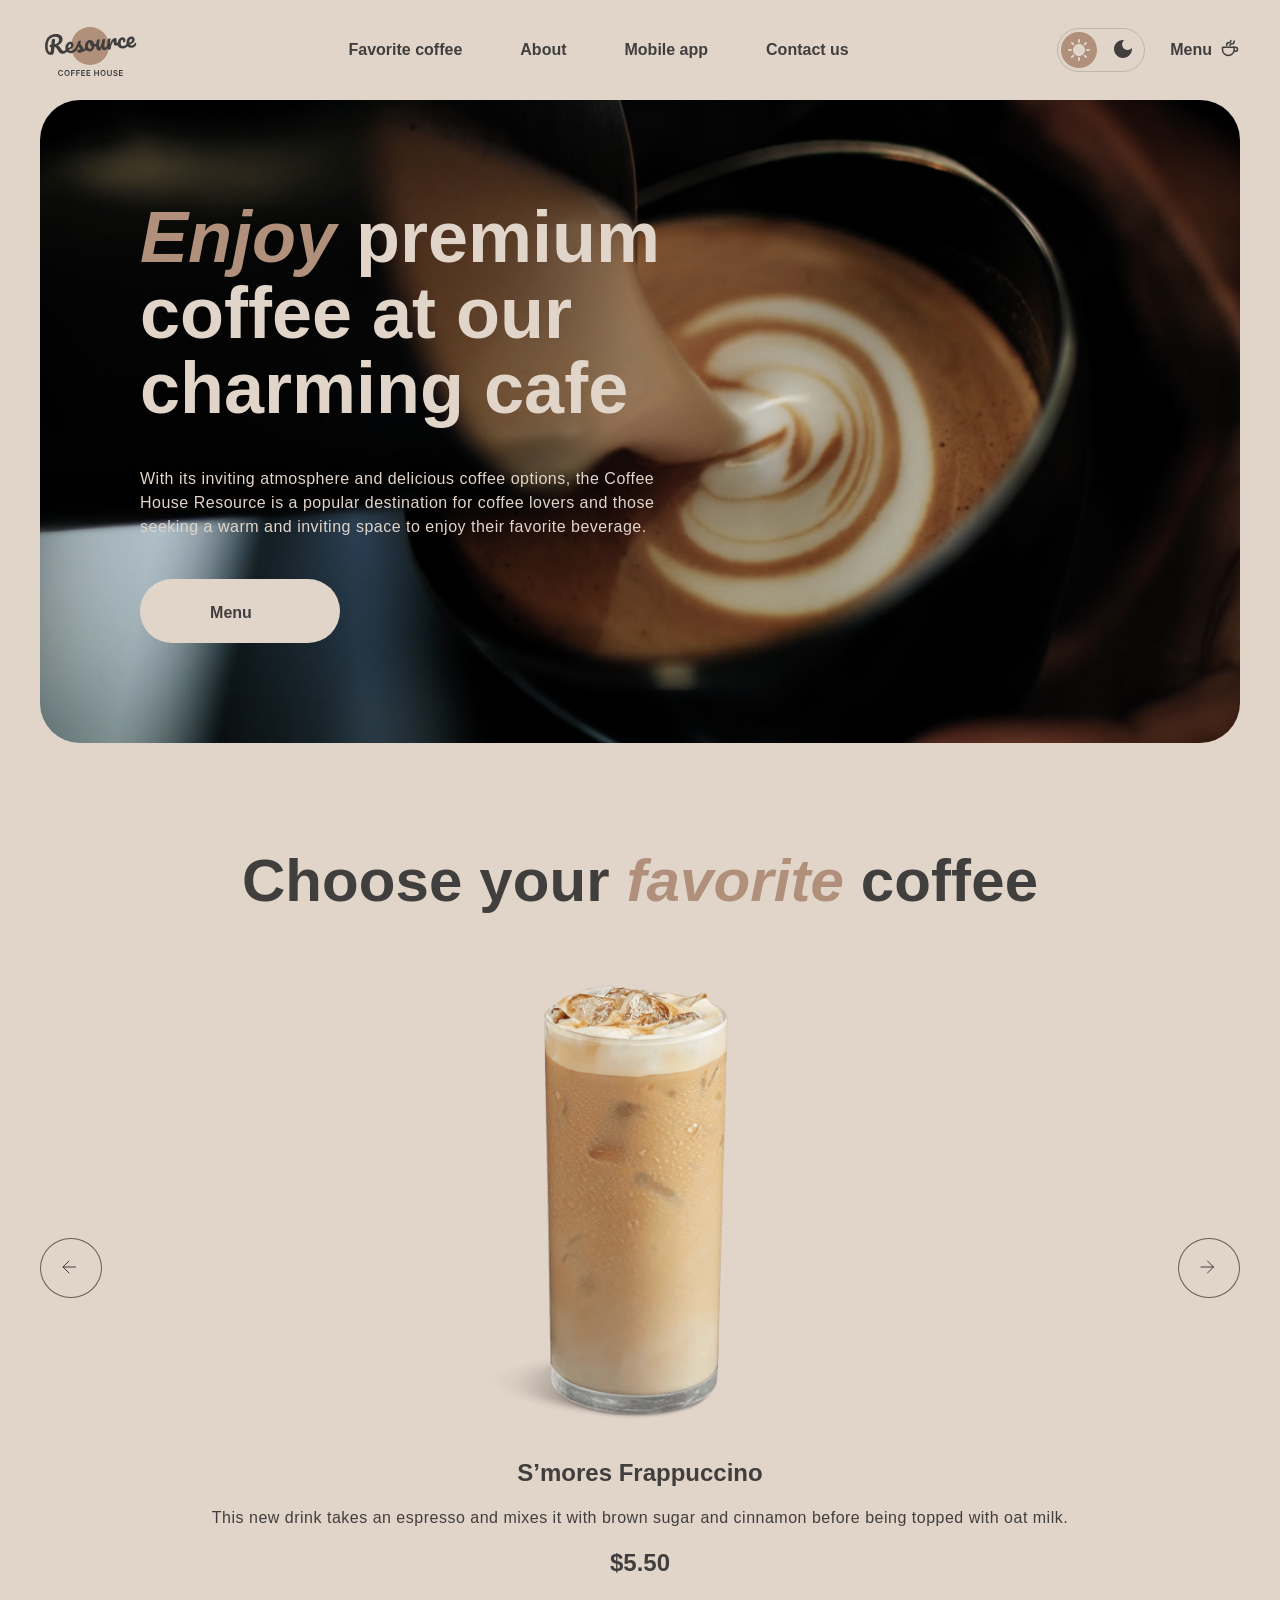
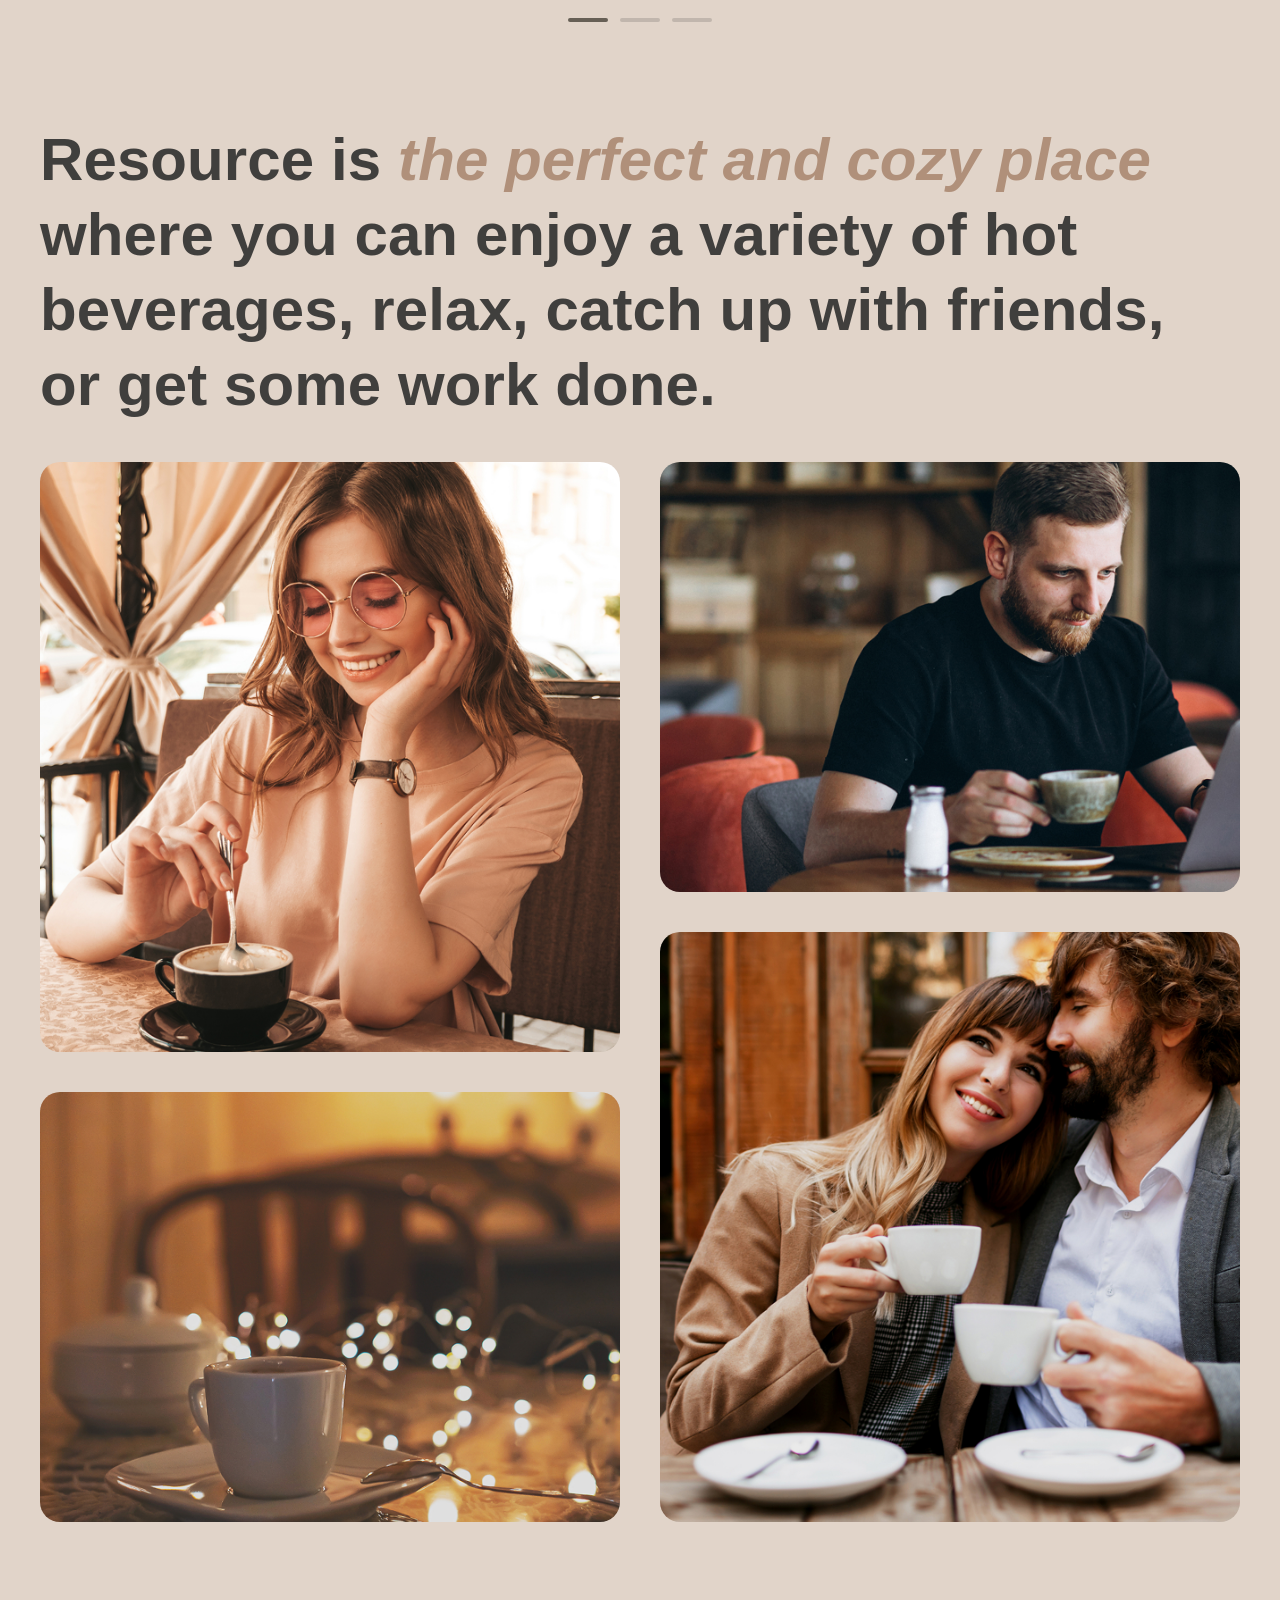
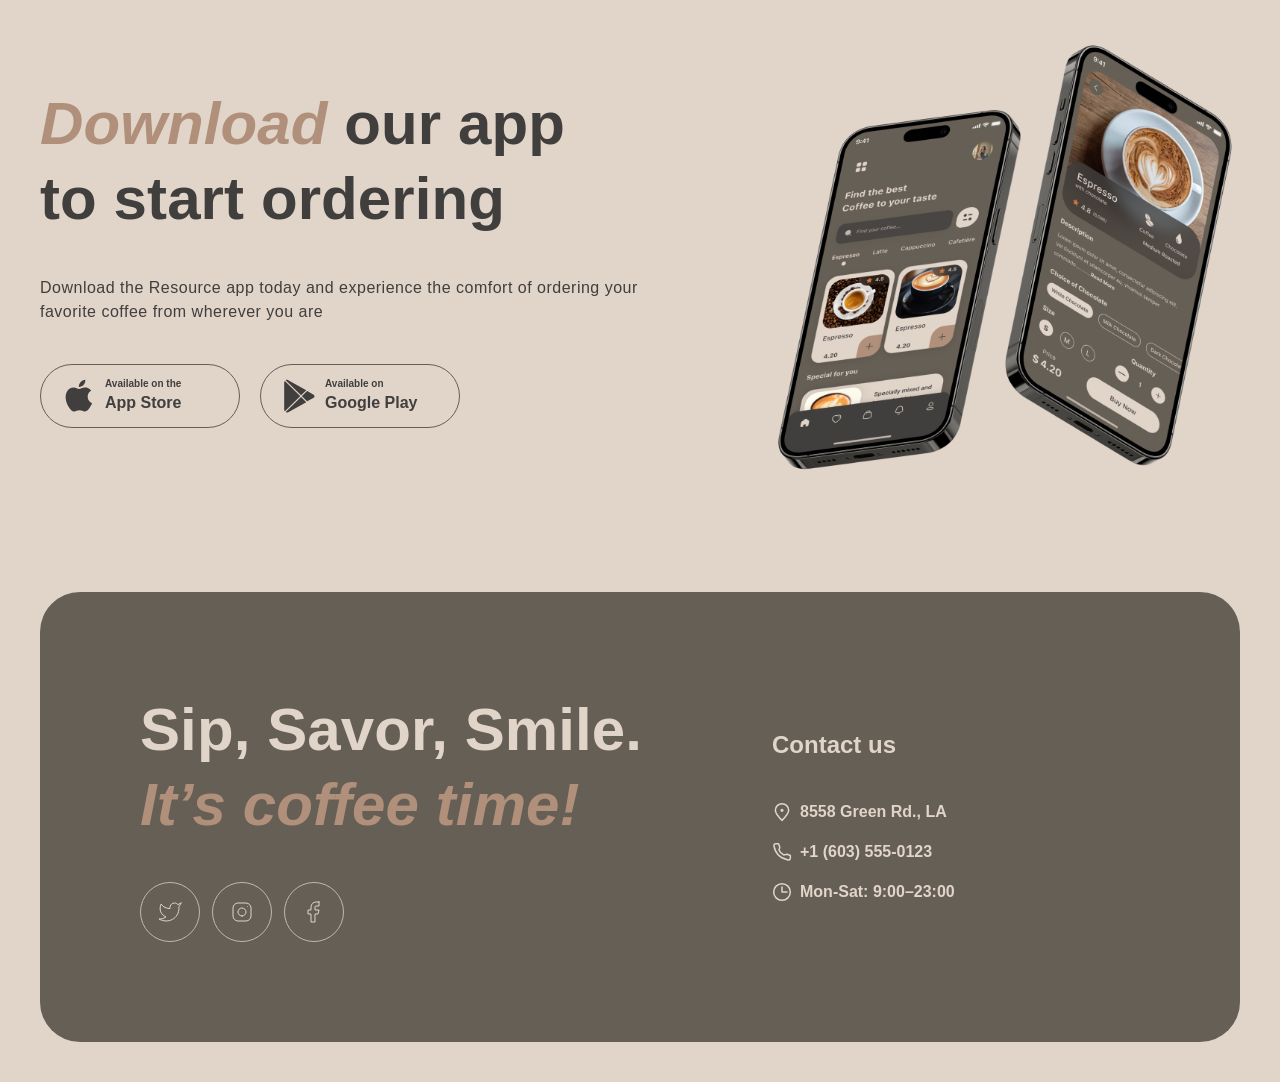
==== index.html @ a123d6d4 "style: add underlin when hover on the header links" ====
<!DOCTYPE html>
<html lang="en">
<head>
  <meta charset="UTF-8">
  <meta name="viewport" content="width=device-width, initial-scale=1.0">
  <title>Coffee House</title>
  <!-- <link rel="icon" type="image/png" sizes="32x32" href="./assets/svg/icon-active-hover.png"> -->
  <link rel="icon" type="image/svg+xml" href="./assets/svg/coffee-favicon.svg">
  <link rel="stylesheet" href="./css/fonts.css">
  <link rel="stylesheet" href="./css/normalize.css">
  <link rel="stylesheet" href="./css/settings.css">
  <link rel="stylesheet" href="./css/base.css">
  <link rel="stylesheet" href="./css/layouts.css">
  <link rel="stylesheet" href="./css/header.css">
  <link rel="stylesheet" href="./css/sections.css">
  <link rel="stylesheet" href="./css/footer.css">
</head>
<body class="body">
  <header class="header" id="header-placeholder">
    <div class="wrapper">
      <div class="header__menu">
        <div class="header__logo">
          <a href="index.html">
            <span class="title-resource">
              <svg width="93" height="23" viewBox="0 0 93 23" fill="none" xmlns="http://www.w3.org/2000/svg">
                <path d="M91.4304 9.72829C91.6376 9.71017 91.8054 9.79186 91.9337 9.97336C92.0779 10.1535 92.1647 10.4109 92.194 10.7456C92.2442 11.3194 92.1519 11.8254 91.9172 12.2635C91.5309 12.9879 90.9878 13.5735 90.2881 14.0202C89.6043 14.4655 88.7603 14.732 87.7562 14.8199C86.226 14.9538 84.9988 14.6034 84.0745 13.7688C83.1489 12.9182 82.6177 11.7119 82.4811 10.1499C82.3849 9.05008 82.5267 8.00976 82.9067 7.02891C83.2852 6.03212 83.8566 5.21924 84.6207 4.59025C85.4007 3.95987 86.3087 3.59935 87.3448 3.50871C88.2692 3.42783 89.0348 3.64192 89.6415 4.15098C90.2468 4.64411 90.5905 5.36087 90.6728 6.30128C90.769 7.40108 90.4535 8.38432 89.7263 9.251C89.0136 10.1003 87.7291 10.8391 85.8728 11.4673C86.3195 12.167 86.9971 12.4771 87.9056 12.3977C88.5591 12.3405 89.0798 12.1423 89.4678 11.8032C89.8716 11.4627 90.3211 10.9095 90.8162 10.1434C90.9866 9.88758 91.1913 9.74921 91.4304 9.72829ZM87.1433 5.88732C86.5536 5.93892 86.0815 6.32553 85.727 7.04717C85.3885 7.76742 85.2618 8.61368 85.3468 9.58597L85.351 9.63379C86.2719 9.32836 86.9838 8.9288 87.4867 8.43509C87.9896 7.94138 88.2152 7.39966 88.1636 6.80991C88.1371 6.50707 88.0285 6.27565 87.8379 6.11566C87.6617 5.93833 87.4302 5.86222 87.1433 5.88732Z" fill="currentColor"/>
                <path d="M79.0495 15.5817C77.4875 15.7183 76.2298 15.3867 75.2765 14.5867C74.3377 13.7694 73.8048 12.6356 73.6779 11.1851C73.565 9.89403 73.721 8.74004 74.146 7.72313C74.571 6.70622 75.1669 5.89921 75.9338 5.3021C76.7006 4.70499 77.5304 4.36739 78.423 4.2893C79.2996 4.2126 80 4.41633 80.5242 4.90048C81.063 5.36731 81.3679 6.00716 81.439 6.82006C81.4976 7.4895 81.3957 8.06859 81.1333 8.55732C80.8868 9.04465 80.5245 9.30924 80.0463 9.35107C79.7435 9.37757 79.4901 9.32746 79.2863 9.20074C79.0984 9.07263 78.9933 8.88106 78.971 8.62603C78.9613 8.51446 78.966 8.38555 78.9854 8.23931C79.0047 8.09307 79.0195 7.98737 79.0299 7.92222C79.0887 7.67616 79.109 7.44953 79.0909 7.24232C79.0727 7.03511 79.003 6.8806 78.8817 6.77879C78.7763 6.67558 78.628 6.63235 78.4367 6.64908C78.0701 6.68115 77.742 6.8785 77.4525 7.24111C77.1616 7.58778 76.945 8.04841 76.8025 8.62302C76.66 9.19762 76.6181 9.81965 76.6767 10.4891C76.8384 12.338 77.7242 13.1921 79.3341 13.0512C79.9876 12.9941 80.6701 12.7175 81.3816 12.2216C82.1076 11.7084 82.7989 10.9814 83.4554 10.0406C83.6271 9.8007 83.8325 9.6703 84.0716 9.64938C84.2788 9.63125 84.4466 9.71294 84.5749 9.89445C84.7191 10.0746 84.8059 10.332 84.8352 10.6667C84.8882 11.2724 84.78 11.7797 84.5106 12.1888C83.8424 13.1788 83.0045 13.9748 81.9972 14.5769C81.0044 15.1617 80.0218 15.4966 79.0495 15.5817Z" fill="currentColor"/>
                <path d="M65.3009 16.7846C64.6952 16.8376 64.237 16.5565 63.9262 15.9412C63.6313 15.3246 63.4225 14.3149 63.2998 12.9123C63.1185 10.8402 63.2412 8.84593 63.6678 6.92946C63.7708 6.45468 63.9726 6.09973 64.2733 5.86464C64.5885 5.6122 65.0409 5.46019 65.6307 5.40859C65.9495 5.3807 66.1761 5.40103 66.3106 5.46957C66.4451 5.53811 66.5221 5.68395 66.5416 5.9071C66.5639 6.16212 66.4946 6.74639 66.3336 7.6599C66.23 8.31141 66.1513 8.88043 66.0975 9.36697C66.0437 9.85351 66.0156 10.4502 66.0132 11.1571C66.4192 9.74035 66.9114 8.57302 67.4896 7.65513C68.0678 6.73724 68.6516 6.06781 69.2412 5.64682C69.8467 5.22444 70.4124 4.99025 70.9384 4.94423C71.9745 4.85359 72.5378 5.32629 72.6284 6.36233C72.6466 6.56954 72.6188 7.07789 72.545 7.8874C72.4733 8.53612 72.4444 8.94018 72.4584 9.09957C72.5072 9.65744 72.7308 9.91894 73.1293 9.88408C73.5756 9.84503 74.1187 9.44417 74.7587 8.68149C74.9478 8.45615 75.1539 8.33372 75.377 8.3142C75.5842 8.29607 75.752 8.37776 75.8803 8.55927C76.0231 8.72344 76.1078 8.95695 76.1343 9.2598C76.1859 9.84954 76.067 10.3257 75.7775 10.6883C75.3716 11.1896 74.8805 11.6341 74.3041 12.0218C73.7422 12.3922 73.1266 12.6067 72.4571 12.6652C71.6124 12.7392 70.948 12.5805 70.464 12.1891C69.996 11.7964 69.73 11.2335 69.6658 10.5003C69.6449 10.2612 69.6479 10.02 69.6748 9.77675C69.6788 9.45518 69.6759 9.2386 69.6661 9.12703C69.6438 8.872 69.545 8.75216 69.3697 8.7675C69.1306 8.78842 68.8355 9.08727 68.4844 9.66406C68.1479 10.2235 67.8267 10.9583 67.5209 11.8684C67.2151 12.7786 66.9851 13.7302 66.8311 14.7234C66.7213 15.4879 66.5587 16.0161 66.3433 16.308C66.1425 16.5825 65.795 16.7414 65.3009 16.7846Z" fill="currentColor"/>
                <path d="M54.9981 17.6858C54.2808 17.7486 53.6625 17.4734 53.1431 16.8603C52.6382 16.2299 52.3426 15.4206 52.2561 14.4324C52.1515 13.237 52.1357 12.1382 52.2086 11.136C52.2802 10.1179 52.4504 9.03494 52.7194 7.88712C52.837 7.39501 53.0301 7.03279 53.2989 6.80048C53.5677 6.56817 54.0129 6.42483 54.6345 6.37044C54.9852 6.33976 55.2292 6.37463 55.3664 6.47505C55.5196 6.57407 55.606 6.73516 55.6255 6.95831C55.6367 7.08582 55.5867 7.52385 55.4755 8.27238C55.3677 8.87608 55.2869 9.42119 55.2331 9.90773C55.0607 11.6092 54.999 12.7389 55.0478 13.2968C55.0771 13.6315 55.1378 13.8671 55.2301 14.0036C55.3209 14.1241 55.454 14.1767 55.6293 14.1614C55.8684 14.1405 56.1424 13.8756 56.4512 13.3667C56.776 12.8565 57.0951 12.0978 57.4085 11.0906C57.7378 10.0821 58.0317 8.8518 58.2902 7.39975C58.3758 6.91042 58.5371 6.551 58.774 6.32148C59.0269 6.09056 59.4163 5.95209 59.9423 5.90608C60.3089 5.874 60.5681 5.89951 60.7199 5.98259C60.8703 6.04974 60.956 6.20285 60.9769 6.44194C61.0118 6.84042 60.908 7.94968 60.6657 9.76972C60.3979 11.849 60.285 13.1277 60.3268 13.6059C60.3533 13.9087 60.438 14.1422 60.5808 14.3064C60.7223 14.4546 60.8966 14.5197 61.1038 14.5015C61.4226 14.4737 61.7804 14.2496 62.1773 13.8294C62.5888 13.3919 63.1227 12.7027 63.7792 11.7619C63.951 11.5221 64.1564 11.3917 64.3955 11.3707C64.6027 11.3526 64.7704 11.4343 64.8987 11.6158C65.043 11.7959 65.1298 12.0533 65.159 12.3881C65.2148 13.0256 65.1066 13.533 64.8345 13.9101C64.223 14.8149 63.5425 15.5731 62.7929 16.1847C62.0593 16.795 61.1905 17.1441 60.1863 17.2319C59.4212 17.2988 58.8296 17.0535 58.4114 16.4958C58.0091 15.9367 57.7613 15.1232 57.6679 14.0553C57.4917 15.1629 57.1585 16.0352 56.6681 16.6724C56.1764 17.2936 55.6197 17.6314 54.9981 17.6858Z" fill="currentColor"/>
                <path d="M53.3125 10.3166C53.5197 10.2985 53.6882 10.3881 53.8179 10.5856C53.9476 10.783 54.0264 11.0411 54.0543 11.3599C54.1212 12.125 53.9298 12.5995 53.4801 12.7834C52.5531 13.2017 51.5178 13.4851 50.3744 13.6333C50.1887 14.9987 49.6851 16.1268 48.8636 17.0178C48.0408 17.8929 47.0635 18.3799 45.9318 18.4789C44.9755 18.5626 44.1344 18.4033 43.4086 18.001C42.6987 17.5973 42.1349 17.0283 41.7173 16.2939C41.2998 15.5595 41.0519 14.746 40.9738 13.8534C40.8678 12.6421 41.0048 11.5459 41.3848 10.5651C41.7633 9.56831 42.3361 8.77136 43.1029 8.17425C43.8684 7.5612 44.7453 7.21145 45.7335 7.12499C46.9449 7.01901 47.9541 7.35633 48.7612 8.13696C49.5829 8.90025 50.1111 9.88997 50.346 11.1061C51.091 10.9928 51.9696 10.7553 52.982 10.3937C53.1067 10.3506 53.2169 10.3249 53.3125 10.3166ZM45.9014 15.9279C46.4114 15.8832 46.8316 15.6377 47.162 15.1912C47.5082 14.7433 47.711 14.1233 47.7702 13.3311C47.2468 13.0396 46.8259 12.6348 46.5075 12.1165C46.2051 11.5969 46.0273 11.0343 45.9743 10.4286C45.952 10.1735 45.9536 9.91643 45.9791 9.65722L45.8596 9.66767C45.222 9.72345 44.7153 10.081 44.3393 10.7403C43.9779 11.3822 43.846 12.261 43.9436 13.3768C44.0203 14.2534 44.2462 14.9082 44.6214 15.3412C45.0125 15.7727 45.4391 15.9683 45.9014 15.9279Z" fill="currentColor"/>
                <path d="M36.0623 19.8725C35.2334 19.945 34.5791 19.8095 34.0994 19.466C33.6355 19.1211 33.3827 18.7096 33.3409 18.2314C33.3046 17.817 33.4247 17.4451 33.701 17.1158C33.9774 16.7864 34.4104 16.596 35.0001 16.5444C35.2074 16.5262 35.4485 16.5292 35.7237 16.5533C36.0134 16.5601 36.2306 16.5652 36.3755 16.5686C36.3233 16.1556 36.1935 15.7734 35.9861 15.4222C35.7946 15.0695 35.5567 14.737 35.2724 14.4246C34.9867 14.0962 34.7211 13.8143 34.4757 13.5788C34.0638 14.5624 33.6381 15.3867 33.1983 16.0515C32.7745 16.715 32.3002 17.3507 31.7752 17.9588C31.5133 18.2708 31.2231 18.4408 30.9043 18.4687C30.6492 18.491 30.4344 18.4214 30.2596 18.2601C30.0835 18.0827 29.9836 17.8586 29.9599 17.5876C29.932 17.2688 30.0178 16.9642 30.2172 16.6737L30.4946 16.264C31.2764 15.1034 31.8598 14.153 32.2447 13.4126C32.4752 12.9267 32.7403 12.2851 33.04 11.488C33.3383 10.6749 33.6265 9.83857 33.9046 8.97905C34.1461 8.25124 34.745 7.84549 35.7014 7.76182C36.1477 7.72278 36.462 7.73543 36.6443 7.79979C36.8266 7.86415 36.9254 7.98399 36.9407 8.15932C36.9491 8.25495 36.9305 8.40916 36.8848 8.62195C36.8392 8.83474 36.7697 9.04962 36.6762 9.26659C36.4395 9.86549 36.3386 10.3642 36.3735 10.7627C36.3944 11.0018 36.4971 11.2578 36.6816 11.5307C36.882 11.8023 37.1764 12.1379 37.5647 12.5376C38.1333 13.1624 38.5661 13.7028 38.8629 14.1586C39.1743 14.5971 39.3544 15.0953 39.4032 15.6532C39.4172 15.8126 39.4208 16.0371 39.414 16.3268C40.1685 15.9557 41.0146 15.0706 41.9522 13.6715C42.124 13.4316 42.3294 13.3012 42.5685 13.2803C42.7757 13.2622 42.9434 13.3439 43.0717 13.5254C43.216 13.7055 43.3028 13.9629 43.332 14.2976C43.385 14.9033 43.2768 15.4107 43.0075 15.8197C42.297 16.8777 41.5912 17.622 40.89 18.0528C40.2034 18.4662 39.3276 18.7355 38.2625 18.8608C37.6723 19.4586 36.9389 19.7958 36.0623 19.8725Z" fill="currentColor"/>
                <path d="M32.3681 14.1727C32.5753 14.1545 32.743 14.2362 32.8714 14.4177C33.0156 14.5978 33.1024 14.8553 33.1317 15.19C33.1874 15.8276 33.0792 16.3349 32.8071 16.7121C32.2801 17.4809 31.5011 18.2156 30.4703 18.9161C29.4553 19.6152 28.3342 20.0185 27.1069 20.1259C25.4333 20.2723 24.0945 19.9317 23.0906 19.104C22.0866 18.2764 21.5156 17.0736 21.3776 15.4956C21.2813 14.3958 21.4232 13.3555 21.8032 12.3746C22.1817 11.3778 22.7531 10.5649 23.5171 9.93595C24.2972 9.30557 25.2052 8.94506 26.2413 8.85442C27.1657 8.77354 27.9313 8.98763 28.538 9.49669C29.1432 9.98981 29.487 10.7066 29.5693 11.647C29.6655 12.7468 29.35 13.73 28.6228 14.5967C27.9101 15.446 26.6336 16.1841 24.7932 16.8109C25.2558 17.5092 26.045 17.8096 27.1607 17.712C27.878 17.6492 28.6693 17.3311 29.5346 16.7575C30.4144 16.1665 31.1535 15.4353 31.7518 14.5639C31.9236 14.324 32.129 14.1936 32.3681 14.1727ZM26.0398 11.233C25.45 11.2846 24.9779 11.6712 24.6235 12.3929C24.285 13.1131 24.1583 13.9594 24.2433 14.9317L24.2475 14.9795C25.1684 14.6741 25.8803 14.2745 26.3832 13.7808C26.886 13.2871 27.1117 12.7454 27.0601 12.1556C27.0336 11.8528 26.925 11.6214 26.7343 11.4614C26.5582 11.284 26.3267 11.2079 26.0398 11.233Z" fill="currentColor"/>
                <path d="M23.4426 14.9538C23.6498 14.9356 23.8176 15.0173 23.9459 15.1988C24.0901 15.3789 24.1769 15.6364 24.2062 15.9711C24.2605 16.5927 24.1524 17.1001 23.8816 17.4932C23.1974 18.4846 22.4871 19.2695 21.7507 19.8478C21.0129 20.4103 20.1101 20.7382 19.0421 20.8317C18.0061 20.9223 17.0971 20.7208 16.3151 20.227C15.549 19.7319 14.7799 18.8355 14.0079 17.5379C13.3871 16.5 12.9029 15.7393 12.5555 15.2558C12.2066 14.7563 11.871 14.4082 11.5486 14.2116C11.2422 14.0135 10.8717 13.9094 10.4372 13.8992C10.4027 14.2395 10.3115 15.3076 10.1634 17.1033C10.1056 17.9114 10.0684 18.4045 10.0519 18.5826C9.97758 19.5689 9.72434 20.3459 9.29218 20.9137C8.85863 21.4656 8.15571 21.7841 7.18343 21.8692C6.11551 21.9626 5.13994 21.7347 4.25672 21.1856C3.38804 20.6192 2.68175 19.7976 2.13784 18.7209C1.59254 17.6283 1.25713 16.3647 1.13163 14.9302C0.897356 12.2524 1.15739 9.90081 1.91173 7.87536C2.68201 5.84851 3.85933 4.25183 5.44369 3.0853C7.04259 1.90145 8.94184 1.2133 11.1414 1.02086C12.6716 0.886984 13.9749 1.00585 15.0514 1.37744C16.1279 1.74903 16.9487 2.31966 17.514 3.08932C18.0951 3.85759 18.4304 4.75178 18.5196 5.77189C18.5977 6.66448 18.4592 7.55995 18.1042 8.45832C17.7636 9.33935 17.1996 10.1436 16.412 10.871C15.6244 11.5984 14.6389 12.1745 13.4554 12.5992C14.2386 12.7395 14.8576 13.0226 15.3125 13.4486C15.7673 13.8746 16.241 14.5158 16.7335 15.3721C17.2635 16.2894 17.7632 16.9524 18.2326 17.361C18.7179 17.7683 19.2475 17.9468 19.8213 17.8966C20.3313 17.852 20.8028 17.6421 21.2358 17.2669C21.6673 16.8758 22.1975 16.2351 22.8263 15.345C22.9981 15.1051 23.2035 14.9747 23.4426 14.9538ZM7.1357 14.164C6.59377 14.2114 6.20804 14.1167 5.97852 13.8798C5.76494 13.6415 5.64421 13.3629 5.61632 13.0442C5.58285 12.6616 5.6759 12.3483 5.89546 12.1042C6.13096 11.8588 6.40811 11.7221 6.72689 11.6942L7.3246 11.6419C7.44297 10.0576 7.56422 8.68981 7.68836 7.53861C7.80493 6.48444 8.42905 5.90785 9.56073 5.80884C10.4693 5.72936 10.9591 6.09606 11.0302 6.90896C11.0455 7.08429 11.0494 7.22047 11.0419 7.3175L10.6718 11.3491C11.5283 11.226 12.2912 10.9504 12.9605 10.5225C13.6457 10.0931 14.1669 9.53357 14.5241 8.8438C14.8973 8.15265 15.0476 7.39265 14.9751 6.56382C14.8873 5.55966 14.4756 4.80065 13.74 4.28681C13.0044 3.77296 11.9751 3.57391 10.6522 3.68965C9.09015 3.82631 7.75355 4.33675 6.64238 5.22096C5.54576 6.08783 4.73764 7.31494 4.21801 8.90226C3.69698 10.4737 3.53199 12.3512 3.72303 14.5348C3.81228 15.5549 3.99258 16.4225 4.26394 17.1376C4.53529 17.8527 4.83843 18.3803 5.17334 18.7204C5.50826 19.0605 5.8112 19.2187 6.08217 19.195C6.28938 19.1768 6.44767 19.0586 6.55706 18.8402C6.68238 18.6205 6.76467 18.276 6.80392 17.8068L7.1357 14.164Z" fill="currentColor"/>
              </svg>
            </span>
            <span class="title-coffeHouse">
              <svg width="65" height="6" viewBox="0 0 65 6" fill="none" xmlns="http://www.w3.org/2000/svg">
                <path d="M60.9766 5.89777V0.0795898H64.7607V0.963113H62.0305V2.54266H64.5646V3.42618H62.0305V5.01425H64.7834V5.89777H60.9766Z" fill="currentColor"/>
                <path d="M58.544 1.67898C58.5175 1.43087 58.4058 1.23769 58.2088 1.09943C58.0137 0.961174 57.7599 0.892045 57.4474 0.892045C57.2277 0.892045 57.0393 0.925189 56.8821 0.991477C56.7249 1.05777 56.6046 1.14773 56.5213 1.26136C56.438 1.375 56.3954 1.50474 56.3935 1.65057C56.3935 1.77178 56.4209 1.87689 56.4759 1.96591C56.5327 2.05492 56.6094 2.13068 56.706 2.19318C56.8026 2.25379 56.9096 2.30492 57.027 2.34659C57.1444 2.38826 57.2628 2.4233 57.3821 2.4517L57.9276 2.58807C58.1473 2.6392 58.3584 2.70833 58.5611 2.79545C58.7656 2.88258 58.9484 2.99242 59.1094 3.125C59.2723 3.25758 59.401 3.41761 59.4957 3.60511C59.5904 3.79261 59.6378 4.01231 59.6378 4.2642C59.6378 4.60511 59.5507 4.9053 59.3764 5.16477C59.2022 5.42235 58.9503 5.62405 58.6207 5.76989C58.2931 5.91383 57.8963 5.9858 57.4304 5.9858C56.9777 5.9858 56.5848 5.91572 56.2514 5.77557C55.92 5.63542 55.6605 5.43087 55.473 5.16193C55.2874 4.89299 55.187 4.56534 55.1719 4.17898H56.2088C56.224 4.38163 56.2865 4.55019 56.3963 4.68466C56.5062 4.81913 56.6491 4.91951 56.8253 4.9858C57.0033 5.05208 57.2022 5.08523 57.4219 5.08523C57.651 5.08523 57.8518 5.05114 58.0241 4.98295C58.1984 4.91288 58.3348 4.81629 58.4332 4.69318C58.5317 4.56818 58.5819 4.42235 58.5838 4.25568C58.5819 4.10417 58.5374 3.97917 58.4503 3.88068C58.3632 3.7803 58.241 3.69697 58.0838 3.63068C57.9285 3.5625 57.7467 3.50189 57.5384 3.44886L56.8764 3.27841C56.3973 3.1553 56.0185 2.96875 55.7401 2.71875C55.4635 2.46686 55.3253 2.13258 55.3253 1.71591C55.3253 1.37311 55.4181 1.07292 55.6037 0.815341C55.7912 0.557765 56.0459 0.357955 56.3679 0.215909C56.6899 0.0719697 57.0545 0 57.4616 0C57.8745 0 58.2363 0.0719697 58.5469 0.215909C58.8594 0.357955 59.1046 0.555871 59.2827 0.809659C59.4607 1.06155 59.5526 1.35133 59.5582 1.67898H58.544Z" fill="currentColor"/>
                <path d="M52.7828 0.0795898H53.8368V3.88073C53.8368 4.29739 53.7383 4.66387 53.5414 4.98016C53.3463 5.29645 53.0717 5.5436 52.7175 5.72164C52.3633 5.89777 51.9495 5.98584 51.476 5.98584C51.0006 5.98584 50.5859 5.89777 50.2317 5.72164C49.8775 5.5436 49.6029 5.29645 49.4078 4.98016C49.2128 4.66387 49.1152 4.29739 49.1152 3.88073V0.0795898H50.1692V3.79266C50.1692 4.03508 50.2222 4.25099 50.3283 4.44039C50.4363 4.62978 50.5878 4.77845 50.7828 4.88641C50.9779 4.99247 51.209 5.0455 51.476 5.0455C51.7431 5.0455 51.9741 4.99247 52.1692 4.88641C52.3662 4.77845 52.5177 4.62978 52.6238 4.44039C52.7298 4.25099 52.7828 4.03508 52.7828 3.79266V0.0795898Z" fill="currentColor"/>
                <path d="M47.7177 2.98864C47.7177 3.61553 47.6003 4.15246 47.3654 4.59943C47.1325 5.04451 46.8143 5.38542 46.4109 5.62216C46.0094 5.8589 45.5539 5.97727 45.0444 5.97727C44.5349 5.97727 44.0785 5.8589 43.6751 5.62216C43.2736 5.38352 42.9554 5.04167 42.7205 4.59659C42.4876 4.14962 42.3711 3.61364 42.3711 2.98864C42.3711 2.36174 42.4876 1.82576 42.7205 1.38068C42.9554 0.933712 43.2736 0.591856 43.6751 0.355114C44.0785 0.118371 44.5349 0 45.0444 0C45.5539 0 46.0094 0.118371 46.4109 0.355114C46.8143 0.591856 47.1325 0.933712 47.3654 1.38068C47.6003 1.82576 47.7177 2.36174 47.7177 2.98864ZM46.658 2.98864C46.658 2.54735 46.5889 2.17519 46.4506 1.87216C46.3143 1.56723 46.1249 1.33712 45.8825 1.18182C45.64 1.02462 45.3607 0.946023 45.0444 0.946023C44.7281 0.946023 44.4487 1.02462 44.2063 1.18182C43.9639 1.33712 43.7736 1.56723 43.6353 1.87216C43.4989 2.17519 43.4308 2.54735 43.4308 2.98864C43.4308 3.42992 43.4989 3.80303 43.6353 4.10795C43.7736 4.41098 43.9639 4.6411 44.2063 4.7983C44.4487 4.9536 44.7281 5.03125 45.0444 5.03125C45.3607 5.03125 45.64 4.9536 45.8825 4.7983C46.1249 4.6411 46.3143 4.41098 46.4506 4.10795C46.5889 3.80303 46.658 3.42992 46.658 2.98864Z" fill="currentColor"/>
                <path d="M36.166 5.89777V0.0795898H37.22V2.54266H39.916V0.0795898H40.9728V5.89777H39.916V3.42618H37.22V5.89777H36.166Z" fill="currentColor"/>
                <path d="M28.5234 5.89777V0.0795898H32.3075V0.963113H29.5774V2.54266H32.1115V3.42618H29.5774V5.01425H32.3303V5.89777H28.5234Z" fill="currentColor"/>
                <path d="M23.2637 5.89777V0.0795898H27.0478V0.963113H24.3176V2.54266H26.8517V3.42618H24.3176V5.01425H27.0705V5.89777H23.2637Z" fill="currentColor"/>
                <path d="M18.1758 5.89777V0.0795898H21.9031V0.963113H19.2298V2.54266H21.6474V3.42618H19.2298V5.89777H18.1758Z" fill="currentColor"/>
                <path d="M13.0879 5.89777V0.0795898H16.8152V0.963113H14.1419V2.54266H16.5595V3.42618H14.1419V5.89777H13.0879Z" fill="currentColor"/>
                <path d="M11.6923 2.98864C11.6923 3.61553 11.5749 4.15246 11.34 4.59943C11.1071 5.04451 10.7889 5.38542 10.3855 5.62216C9.98396 5.8589 9.52847 5.97727 9.019 5.97727C8.50953 5.97727 8.05309 5.8589 7.64968 5.62216C7.24817 5.38352 6.92998 5.04167 6.69513 4.59659C6.46218 4.14962 6.3457 3.61364 6.3457 2.98864C6.3457 2.36174 6.46218 1.82576 6.69513 1.38068C6.92998 0.933712 7.24817 0.591856 7.64968 0.355114C8.05309 0.118371 8.50953 0 9.019 0C9.52847 0 9.98396 0.118371 10.3855 0.355114C10.7889 0.591856 11.1071 0.933712 11.34 1.38068C11.5749 1.82576 11.6923 2.36174 11.6923 2.98864ZM10.6326 2.98864C10.6326 2.54735 10.5635 2.17519 10.4252 1.87216C10.2889 1.56723 10.0995 1.33712 9.85707 1.18182C9.61464 1.02462 9.33529 0.946023 9.019 0.946023C8.70271 0.946023 8.42335 1.02462 8.18093 1.18182C7.93851 1.33712 7.74817 1.56723 7.60991 1.87216C7.47354 2.17519 7.40536 2.54735 7.40536 2.98864C7.40536 3.42992 7.47354 3.80303 7.60991 4.10795C7.74817 4.41098 7.93851 4.6411 8.18093 4.7983C8.42335 4.9536 8.70271 5.03125 9.019 5.03125C9.33529 5.03125 9.61464 4.9536 9.85707 4.7983C10.0995 4.6411 10.2889 4.41098 10.4252 4.10795C10.5635 3.80303 10.6326 3.42992 10.6326 2.98864Z" fill="currentColor"/>
                <path d="M5.12784 2.04261H4.06534C4.03504 1.86837 3.97917 1.71402 3.89773 1.57955C3.81629 1.44318 3.71496 1.32765 3.59375 1.23295C3.47254 1.13826 3.33428 1.06723 3.17898 1.01989C3.02557 0.970644 2.85985 0.946023 2.68182 0.946023C2.36553 0.946023 2.08523 1.02557 1.84091 1.18466C1.59659 1.34186 1.4053 1.57292 1.26705 1.87784C1.12879 2.18087 1.05966 2.55114 1.05966 2.98864C1.05966 3.43371 1.12879 3.80871 1.26705 4.11364C1.4072 4.41667 1.59848 4.64583 1.84091 4.80114C2.08523 4.95455 2.36458 5.03125 2.67898 5.03125C2.85322 5.03125 3.0161 5.00852 3.16761 4.96307C3.32102 4.91572 3.45833 4.84659 3.57955 4.75568C3.70265 4.66477 3.80587 4.55303 3.8892 4.42045C3.97443 4.28788 4.03314 4.13636 4.06534 3.96591L5.12784 3.97159C5.08807 4.24811 5.00189 4.50758 4.86932 4.75C4.73864 4.99242 4.56723 5.20644 4.35511 5.39205C4.14299 5.57576 3.89489 5.7197 3.6108 5.82386C3.3267 5.92614 3.01136 5.97727 2.66477 5.97727C2.15341 5.97727 1.69697 5.8589 1.29545 5.62216C0.893939 5.38542 0.577652 5.04356 0.346591 4.59659C0.11553 4.14962 0 3.61364 0 2.98864C0 2.36174 0.116477 1.82576 0.349432 1.38068C0.582386 0.933712 0.899621 0.591856 1.30114 0.355114C1.70265 0.118371 2.1572 0 2.66477 0C2.98864 0 3.28977 0.0454545 3.56818 0.136364C3.84659 0.227273 4.0947 0.360796 4.3125 0.536932C4.5303 0.711174 4.70928 0.925189 4.84943 1.17898C4.99148 1.43087 5.08428 1.71875 5.12784 2.04261Z" fill="currentColor"/>
              </svg>
            </span>
          </a>
        </div>
        <nav class="nav">
          <ul class="nav-list action-link">
            <li class="nav-item"><a href="index.html#Favorite-coffee" class="nav-link">Favorite coffee</a></li>
            <li class="nav-item"><a href="index.html#About" class="nav-link">About</a></li>
            <li class="nav-item"><a href="index.html#Mobile-app" class="nav-link">Mobile app</a></li>
            <li class="nav-item"><a href="#Contact-us" class="nav-link">Contact us</a></li>
          </ul>
        </nav>
        <div class="header__actions">
          <button type="button" class="theme-toggle" aria-label="Switch the theme">
            <span class="theme-toggle__icon theme-toggle__icon-sun">
              <svg width="22" height="22" viewBox="0 0 22 22" fill="currentColor" xmlns="http://www.w3.org/2000/svg">
                <path d="M10 3V1C10 0.45 10.45 0 11 0C11.55 0 12 0.45 12 1V3C12 3.55 11.55 4 11 4C10.45 4 10 3.55 10 3ZM17.36 6.05L18.77 4.63C19.16 4.24 19.16 3.61 18.77 3.22C18.38 2.83 17.75 2.83 17.36 3.22L15.95 4.64C15.56 5.03 15.56 5.66 15.95 6.05C16.34 6.44 16.97 6.44 17.36 6.05ZM21 10H19C18.45 10 18 10.45 18 11C18 11.55 18.45 12 19 12H21C21.55 12 22 11.55 22 11C22 10.45 21.55 10 21 10ZM11 18C10.45 18 10 18.45 10 19V21C10 21.55 10.45 22 11 22C11.55 22 12 21.55 12 21V19C12 18.45 11.55 18 11 18ZM4.64 6.05L3.22 4.64C2.83 4.25 2.83 3.61 3.22 3.23C3.61 2.85 4.25 2.84 4.63 3.23L6.04 4.64C6.43 5.03 6.43 5.67 6.04 6.05C5.65 6.43 5.02 6.44 4.64 6.05ZM15.95 15.95C15.56 16.34 15.56 16.98 15.95 17.36L17.36 18.77C17.75 19.16 18.39 19.16 18.77 18.77C19.16 18.38 19.16 17.74 18.77 17.36L17.36 15.95C16.98 15.56 16.34 15.56 15.95 15.95ZM1 12H3C3.55 12 4 11.55 4 11C4 10.45 3.55 10 3 10H1C0.45 10 0 10.45 0 11C0 11.55 0.45 12 1 12ZM4.64 18.78L6.05 17.37C6.44 16.98 6.44 16.34 6.05 15.96C5.66 15.58 5.02 15.57 4.64 15.96L3.23 17.37C2.84 17.76 2.84 18.4 3.23 18.78C3.61 19.17 4.25 19.17 4.64 18.78ZM11 5C7.69 5 5 7.69 5 11C5 14.31 7.69 17 11 17C14.31 17 17 14.31 17 11C17 7.69 14.31 5 11 5Z" fill="currentColor"/>
              </svg>
            </span>
            <span class="theme-toggle__icon theme-toggle__icon-moon">
              <svg width="20" height="20" viewBox="0 0 20 20" fill="currentColor" xmlns="http://www.w3.org/2000/svg">
                <path d="M9 0C4.03 0 0 4.03 0 9C0 13.97 4.03 18 9 18C13.97 18 18 13.97 18 9C18 8.54 17.96 8.08 17.9 7.64C16.92 9.01 15.32 9.9 13.5 9.9C10.52 9.9 8.1 7.48 8.1 4.5C8.1 2.69 8.99 1.08 10.36 0.0999999C9.92 0.0399999 9.46 0 9 0Z" fill="currentColor"/>
              </svg>
            </span>
          </button>
          <a href="menu.html" class="menu-link">
            <span class="action-link">Menu</span>
            <svg width="20" height="20" viewBox="0 0 20 20" fill="none" xmlns="http://www.w3.org/2000/svg">
              <path d="M14.166 9.76667V11.6667C14.166 14.8883 11.5543 17.5 8.33268 17.5C5.11102 17.5 2.49935 14.8883 2.49935 11.6667V9.76667C2.49935 9.4353 2.76798 9.16667 3.09935 9.16667H13.566C13.8974 9.16667 14.166 9.4353 14.166 9.76667Z" stroke="currentColor" stroke-width="1.5" stroke-linecap="round" stroke-linejoin="round"/>
              <path d="M9.99935 7.49996C9.99935 6.66663 10.5946 5.83329 11.7851 5.83329C13.1 5.83329 14.166 4.7673 14.166 3.45234V2.91663" stroke="currentColor" stroke-width="1.5" stroke-linecap="round" stroke-linejoin="round"/>
              <path d="M6.66732 7.5V7.08333C6.66732 5.70262 7.78661 4.58333 9.16732 4.58333C10.0878 4.58333 10.834 3.83714 10.834 2.91667V2.5" stroke="currentColor" stroke-width="1.5" stroke-linecap="round" stroke-linejoin="round"/>
              <path d="M13.334 9.16663H15.4173C16.5679 9.16663 17.5007 10.0994 17.5007 11.25C17.5007 12.4006 16.5679 13.3333 15.4173 13.3333H14.1673" stroke="currentColor" stroke-width="1.5" stroke-linecap="round" stroke-linejoin="round"/>
            </svg>
          </a>
          <a class="hide" href="menu.html">
            <div class="header-burger burger">
              <span class="burger-line first-line"></span>
              <span class="burger-line second-line"></span>
            </div>
          </a>
        </div>
      </div>
    </div>
  </header>

  <main class="main">

    <section class="hero">
      <div class="wrapper">
        <div class="wrapper__background">
          <div class="hero__offer">
            <h1><span class="all-layuots-text">Enjoy</span> <span class="for-dark-layouts-text">premium coffee at our charming cafe</span></h1>
            <p class="for-dark-layouts-text">With its inviting atmosphere and delicious coffee options, the Coffee House Resource is a popular destination for coffee lovers and those seeking a warm and inviting space to enjoy their favorite beverage.</p>
            <a class="button button-menu action-link" href="menu.html">
              <span class="button-menu__inner-text">Menu</span>
              <svg class="button-menu__inner-svg" width="20" height="20" viewBox="0 0 20 20" fill="none" xmlns="http://www.w3.org/2000/svg">
                <path d="M14.166 9.76667V11.6667C14.166 14.8883 11.5543 17.5 8.33268 17.5C5.11102 17.5 2.49935 14.8883 2.49935 11.6667V9.76667C2.49935 9.4353 2.76798 9.16667 3.09935 9.16667H13.566C13.8974 9.16667 14.166 9.4353 14.166 9.76667Z" stroke="currentColor" stroke-width="1.5" stroke-linecap="round" stroke-linejoin="round"/>
                <path d="M9.99935 7.49996C9.99935 6.66663 10.5946 5.83329 11.7851 5.83329C13.1 5.83329 14.166 4.7673 14.166 3.45234V2.91663" stroke="currentColor" stroke-width="1.5" stroke-linecap="round" stroke-linejoin="round"/>
                <path d="M6.66732 7.5V7.08333C6.66732 5.70262 7.78661 4.58333 9.16732 4.58333C10.0878 4.58333 10.834 3.83714 10.834 2.91667V2.5" stroke="currentColor" stroke-width="1.5" stroke-linecap="round" stroke-linejoin="round"/>
                <path d="M13.334 9.16663H15.4173C16.5679 9.16663 17.5007 10.0994 17.5007 11.25C17.5007 12.4006 16.5679 13.3333 15.4173 13.3333H14.1673" stroke="currentColor" stroke-width="1.5" stroke-linecap="round" stroke-linejoin="round"/>
              </svg>
            </a>
          </div>
        </div>
      </div>
    </section>

    <section class="favorite-coffee" id="Favorite-coffee">
      <div class="wrapper">
        <h2 class="text-center">Choose your <span class="all-layuots-text">favorite</span> coffee</h2>
        <div class="slider-container">

          <button class="slider__button left-button" aria-label="Previous slide">
            <svg width="28" height="28" viewBox="0 0 28 28" fill="none" xmlns="http://www.w3.org/2000/svg">
              <path d="M18.5 12H6M12 18L6 12L12 6" stroke="currentColor" stroke-linecap="round" stroke-linejoin="round"/>
            </svg>
          </button>

          <div class="slider">
            <div class="slider-img">
              <img src="./assets/img/coffee-slider-1.png" alt="S’mores Frappuccino">
            </div>
            <div class="slide-description">
              <h3>S’mores Frappuccino</h3>
              <p>This new drink takes an espresso and mixes it with brown sugar and cinnamon before being topped with oat milk.</p>
              <span class="cart__price">$5.50</span>
            </div>
          </div>

          <button class="slider__button right-button" aria-label="Next slide">
            <svg width="28" height="28" viewBox="0 0 28 28" fill="none" xmlns="http://www.w3.org/2000/svg">
              <path d="M6 12H18.5M12.5 18L18.5 12L12.5 6" stroke="currentColor" stroke-linecap="round" stroke-linejoin="round"/>
            </svg>
          </button>

        </div>
        <div class="slider-pagination">
          <button class="slider-line is-active" aria-label="Слайд 1"></button>
          <button class="slider-line" aria-label="Слайд 2"></button>
          <button class="slider-line" aria-label="Слайд 3"></button>
        </div>
      </div>
    </section>

    <section class="about" id="About">
      <div class="wrapper">
        <div class="about-container">
          <h2>Resource is <span class="all-layuots-text">the perfect and cozy place</span> where you can enjoy a variety of hot beverages, relax, catch up with friends, or get some work done.</h2>
          <div class="about-flex">
            <div class="about-flex__left">
              <div class="about-1">
                <img src="./assets/img/about-1.png" alt="Girl enjoying coffee at a cafe">
              </div>
              <div class="about-2">
                <img src="./assets/img/about-2.png" alt="Coffee cup with warm string lights">
              </div>
            </div>
              <div class="about-flex__right">
                <div class="about-3">
                <img src="./assets/img/about-3.png" alt="Man with laptop and coffee">
              </div>
              <div class="about-4">
                <img src="./assets/img/about-4.png" alt="Couple with coffee cups at a cafe">
              </div>
            </div>
          </div>
        </div>
      </div>
    </section>

    <section class="mobile-apps" id="Mobile-app">
      <div class="wrapper">
        <div class="mobile-apps__container">
          <div class="mobile-apps__offer">
            <h2><span class="all-layuots-text">Download</span> our app<br> to start ordering</h2>
            <p>Download the Resource app today and experience the comfort of ordering your favorite coffee from wherever you are</p>
            <div class="mobile-apps__buttons">
              <a class="store-btn" href="https://www.apple.com/app-store/" rel="noopener noreferrer" target="_blank">
                <svg width="36" height="36" viewBox="0 0 36 36" fill="none" xmlns="http://www.w3.org/2000/svg">
                  <path d="M26.7063 18.6307C26.6694 14.6324 30.0641 12.6872 30.2193 12.5966C28.2967 9.86366 25.3169 9.49026 24.2697 9.46048C21.767 9.20369 19.3393 10.9206 18.0644 10.9206C16.764 10.9206 14.8008 9.48529 12.6848 9.52747C9.96196 9.56841 7.41468 11.1055 6.01762 13.4923C3.13444 18.359 5.28474 25.5108 8.04705 29.4446C9.42884 31.3712 11.0435 33.5223 13.1569 33.4466C15.2245 33.3635 15.9968 32.1614 18.4919 32.1614C20.9641 32.1614 21.6893 33.4466 23.8447 33.3983C26.0637 33.3635 27.4608 31.463 28.7942 29.519C30.3911 27.3108 31.0323 25.1362 31.0578 25.0245C31.0056 25.0071 26.7483 23.4229 26.7063 18.6307Z" fill="currentColor"/>
                  <path d="M22.6347 6.87268C23.7468 5.51675 24.5076 3.67205 24.2964 1.80005C22.6869 1.86952 20.674 2.88554 19.5149 4.21169C18.4893 5.38029 17.5732 7.29571 17.8099 9.097C19.6179 9.2285 21.4743 8.20752 22.6347 6.87268Z" fill="currentColor"/>
                </svg>
                <span class="store-btn__text">
                  <span class="caption-link">Available on the</span>
                  <span class="action-link">App Store</span>
                </span>
              </a>
              <a class="android-btn" href="https://play.google.com/store/" rel="noopener noreferrer" target="_blank">
                <svg width="36" height="36" viewBox="0 0 36 36" fill="none" xmlns="http://www.w3.org/2000/svg">
                  <path d="M3.7558 3.20309C3.39335 3.57302 3.18359 4.14896 3.18359 4.89483V31.4995C3.18359 32.2454 3.39335 32.8213 3.7558 33.1913L3.84525 33.2725L19.1359 18.3701V18.0182L3.84525 3.11587L3.7558 3.20309Z" fill="currentColor"/>
                  <path d="M26.0776 23.34L20.9863 18.3701V18.0182L26.0837 13.0482L26.1979 13.1129L32.2345 16.4618C33.9573 17.4122 33.9573 18.9761 32.2345 19.9325L26.1979 23.2754L26.0776 23.34Z" fill="currentColor"/>
                  <path d="M25.2733 24.2008L20.0617 19.1196L4.68164 34.1167C5.25384 34.7031 6.18695 34.7738 7.24807 34.1873L25.2733 24.2008Z" fill="currentColor"/>
                  <path d="M25.2733 12.1876L7.24807 2.20103C6.18695 1.62058 5.25384 1.69125 4.68164 2.27772L20.0617 17.2688L25.2733 12.1876Z" fill="currentColor"/>
                </svg>
                <span class="store-btn__text">
                  <span class="caption-link">Available on</span>
                  <span class="action-link">Google Play</span>
                </span>
              </a>
            </div>
          </div>
          <div class="mobile-apps_image">
            <img src="./assets/img/mobile-screens.png" alt="mobile-screens">
          </div>
        </div>
      </div>
    </section>
  </main>

  <footer class="footer" id="footer-placeholder">
    <div class="wrapper">
      <div class="footer-container">
        <div class="footer__offer">
          <h2><span class="for-dark-layouts-text">Sip, Savor, Smile.</span><br><span class="all-layuots-text">It’s coffee time!</span></h2>
          <div class="socials">
            <a class="link-social" href="https://x.com" aria-label="Twitter" target="_blank">
              <svg width="24" height="24" viewBox="0 0 24 24" fill="none" xmlns="http://www.w3.org/2000/svg">
                <path d="M23 3.01006C23 3.01006 20.9821 4.20217 19.86 4.54006C19.2577 3.84757 18.4573 3.35675 17.567 3.13398C16.6767 2.91122 15.7395 2.96725 14.8821 3.29451C14.0247 3.62177 13.2884 4.20446 12.773 4.96377C12.2575 5.72309 11.9877 6.62239 12 7.54006V8.54006C10.2426 8.58562 8.50127 8.19587 6.93101 7.4055C5.36074 6.61513 4.01032 5.44869 3 4.01006C3 4.01006 -1 13.0101 8 17.0101C5.94053 18.408 3.48716 19.109 1 19.0101C10 24.0101 21 19.0101 21 7.51006C20.9991 7.23151 20.9723 6.95365 20.92 6.68006C21.9406 5.67355 23 3.01006 23 3.01006Z" stroke="currentColor" stroke-linecap="round" stroke-linejoin="round"/>
              </svg>
            </a>
            <a class="link-social" href="https://www.instagram.com" aria-label="Instagram" target="_blank">
              <svg width="24" height="24" viewBox="0 0 24 24" fill="none" xmlns="http://www.w3.org/2000/svg">
                <path d="M12 16C14.2091 16 16 14.2091 16 12C16 9.79086 14.2091 8 12 8C9.79086 8 8 9.79086 8 12C8 14.2091 9.79086 16 12 16Z" stroke="currentColor" stroke-linecap="round" stroke-linejoin="round"/>
                <path d="M3 16V8C3 5.23858 5.23858 3 8 3H16C18.7614 3 21 5.23858 21 8V16C21 18.7614 18.7614 21 16 21H8C5.23858 21 3 18.7614 3 16Z" stroke="currentColor"/>
                <path d="M17.5 6.51L17.51 6.49889" stroke="currentColor" stroke-linecap="round" stroke-linejoin="round"/>
              </svg>
            </a>
            <a class="link-social" href="https://www.facebook.com" aria-label="Facebook" target="_blank">
              <svg width="24" height="24" viewBox="0 0 24 24" fill="none" xmlns="http://www.w3.org/2000/svg">
                <path d="M17 2H14C12.6739 2 11.4021 2.52678 10.4645 3.46447C9.52678 4.40215 9 5.67392 9 7V10H6V14H9V22H13V14H16L17 10H13V7C13 6.73478 13.1054 6.48043 13.2929 6.29289C13.4804 6.10536 13.7348 6 14 6H17V2Z" stroke="currentColor" stroke-linecap="round" stroke-linejoin="round"/>
              </svg>
            </a>
          </div>
        </div>
        <div class="contact-us" id="Contact-us">
          <h3>Contact us</h3>
          <div class="links">
            <a class="action-link footer-link" href="https://www.google.com/maps/place/8558+Green+Rd,+Lakeview,+MI+48850,+%D0%A1%D0%A8%D0%90/@43.3316382,-85.260848,17z/data=!3m1!4b1!4m5!3m4!1s0x881894c6be006cd1:0xe34f76d3aeef2154!8m2!3d43.3316343!4d-85.2582731?entry=ttu&g_ep=EgoyMDI2MDkxNi4wIKXMDSoASAFQAw%3D%3D" target="_blank">
              <svg width="20" height="20" viewBox="0 0 20 20" fill="none" xmlns="http://www.w3.org/2000/svg">
                <path d="M16.6663 8.33329C16.6663 12.0152 9.99967 18.3333 9.99967 18.3333C9.99967 18.3333 3.33301 12.0152 3.33301 8.33329C3.33301 4.65139 6.31778 1.66663 9.99967 1.66663C13.6816 1.66663 16.6663 4.65139 16.6663 8.33329Z" stroke="currentColor" stroke-width="1.5"/>
                <path d="M10.0003 9.16667C10.4606 9.16667 10.8337 8.79357 10.8337 8.33333C10.8337 7.8731 10.4606 7.5 10.0003 7.5C9.54009 7.5 9.16699 7.8731 9.16699 8.33333C9.16699 8.79357 9.54009 9.16667 10.0003 9.16667Z" fill="currentColor" stroke="currentColor" stroke-width="1.5" stroke-linecap="round" stroke-linejoin="round"/>
              </svg>
              <span class="text-link">8558 Green Rd., LA</span>
            </a>
            <a class="action-link footer-link" href="tel:+16035550123" title="Call +1 (603) 555-0123">
              <svg width="20" height="20" viewBox="0 0 20 20" fill="none" xmlns="http://www.w3.org/2000/svg">
                <path d="M15.0984 12.2516L11.6665 12.9166C9.34845 11.7531 7.91654 10.4166 7.08321 8.33329L7.72483 4.89154L6.51197 1.66663L3.72946 1.66663C2.60191 1.66663 1.71466 2.59958 1.90108 3.71161C2.29888 6.08454 3.37231 10.0391 6.24987 12.9166C9.27338 15.9401 13.5661 17.3318 16.1378 17.9288C17.299 18.1983 18.3332 17.2908 18.3332 16.0988L18.3332 13.4843L15.0984 12.2516Z" stroke="currentColor" stroke-width="1.5" stroke-linecap="round" stroke-linejoin="round"/>
              </svg>
              <span class="text-link">+1 (603) 555-0123</span>
            </a>
            <div class="action-link footer-link non-underline">
              <svg width="20" height="20" viewBox="0 0 20 20" fill="none" xmlns="http://www.w3.org/2000/svg">
                <g clip-path="url(#clip0_217_1736)">
                <path d="M10 5L10 10L15 10" stroke="currentColor" stroke-width="1.5" stroke-linecap="round" stroke-linejoin="round"/>
                <path d="M10.0003 18.3333C14.6027 18.3333 18.3337 14.6023 18.3337 9.99996C18.3337 5.39759 14.6027 1.66663 10.0003 1.66663C5.39795 1.66663 1.66699 5.39759 1.66699 9.99996C1.66699 14.6023 5.39795 18.3333 10.0003 18.3333Z" stroke="currentColor" stroke-width="1.5" stroke-linecap="round" stroke-linejoin="round"/>
                </g>
                <defs>
                <clipPath id="clip0_217_1736">
                <rect width="20" height="20" fill="white"/>
                </clipPath>
                </defs>
              </svg>
              <span class="text-link">Mon-Sat: 9:00–23:00</span>
            </div>
          </div>
        </div>
      </div>
    </div>
  </footer>

<!-- <script src="./js/coffee-site-parts.js"></script> -->
 <script src="./js/index.js"></script>
 <script src="./js/switch-style.js"></script>
</body>
</html>
---- css/fonts.css ----
/* inter-regular - latin */
@font-face {
  font-display: swap; /* Check https://developer.mozilla.org/en-US/docs/Web/CSS/@font-face/font-display for other options. */
  font-family: 'Inter';
  font-style: normal;
  font-weight: 400;
  src: url('./fonts/inter-v20-latin-regular.woff2') format('woff2'); /* Chrome 36+, Opera 23+, Firefox 39+, Safari 12+, iOS 10+ */
}
/* inter-600 - latin */
@font-face {
  font-display: swap; /* Check https://developer.mozilla.org/en-US/docs/Web/CSS/@font-face/font-display for other options. */
  font-family: 'Inter';
  font-style: normal;
  font-weight: 600;
  src: url('./fonts/inter-v20-latin-600.woff2') format('woff2'); /* Chrome 36+, Opera 23+, Firefox 39+, Safari 12+, iOS 10+ */
}
/* inter-600italic - latin */
@font-face {
  font-display: swap; /* Check https://developer.mozilla.org/en-US/docs/Web/CSS/@font-face/font-display for other options. */
  font-family: 'Inter';
  font-style: italic;
  font-weight: 600;
  src: url('./fonts/inter-v20-latin-600italic.woff2') format('woff2'); /* Chrome 36+, Opera 23+, Firefox 39+, Safari 12+, iOS 10+ */
}
---- css/settings.css ----
:root {
/*.light-style variables*/

  --text-primary: #403f3d;
  --text-inverse: #e1d4c9;
  --text-accent: #b0907a;
  --background-page: #e1d4c9;
  --background-container: #665f55;
  --background-overlay: rgba(64, 63, 61, 0.8);
  --border-primary: #c1b6ad;
  --border-inverse: #665f55;

/*.dark-style variables*/

  --dark-text-primary: #e1d4c9;
  --dark-text-inverse: var(--dark-text-primary);
  --dark-text-accent: #b0907a;
  --dark-bg-page: #292826;
  --dark-bg-container: #403f3d;
  --dark-bg-overlay: rgba(41, 40, 38, 0.8);
  --dark-border-primary: #665f55;
  --dark-border-inverse: #c1b6ad;
  --background-modal: #e1d4c9;
  --background-modalcontrol: #665f55;
  --dark-bg-modal: var(--dark-bg-container);
  --dark-bg-modal-control: var(--dark-bg-page);

/*content-width start*/
  --content-width: 1440px;
  --tablet-width: 768px;
  --mobile-width: 380px;
/*content-width end*/

/*header button switch theme start*/
  --light-sun-color: var(--text-inverse);
  --light-sun-bg-color: var(--text-accent);
  --light-sun-color-hovered: var(--light-sun-color);
  --light-sun-bg-color-hovered: var(--light-sun-bg-color);

  --light-moon-color: var(--text-primary);
  --light-moon-bg-color: transparent;
  --light-moon-color-hovered: var(--text-inverse);
  --light-moon-bg-color-hovered: var(--dark-border-primary);
/*header button switch theme end*/
}

.darkstyle {
  --text-primary: var(--dark-text-primary);
  --text-inverse: var(--dark-text-inverse);
  --text-accent: var(--dark-text-accent);
  --background-page: var(--dark-bg-page);
  --background-container: var(--dark-bg-container);
  --background-overlay: var(--dark-bg-overlay);
  --border-primary: var(--dark-border-primary);
  --border-inverse: var(--dark-border-inverse);

/*header button switch theme start*/
  --light-sun-color: var(--dark-text-primary);
  --light-sun-bg-color: transparent;
  --light-sun-color-hovered: var(--dark-text-primary);
  --light-sun-bg-color-hovered: var(--dark-bg-container);

  --light-moon-color: var(--dark-text-inverse);
  --light-moon-bg-color: var(--dark-text-accent);
  --light-moon-color-hovered: var(--dark-text-inverse);
  --light-moon-bg-color-hovered: var(--dark-text-accent);
/*header button switch theme end*/
}
---- css/base.css ----
html {
  font-size: 10px;
  box-sizing: border-box;
  scroll-behavior: smooth;
  user-select: none;/*при скроле за полосу прокрутки не выделяются ненужные элементы*/
  background-color: white;
}

body {
  font-family: 'inter-regular', sans-serif;
  font-size: 1.6rem;
  font-weight: 400;
  line-height: 150%;
  max-width: 1440px;
  margin: 0 auto;
  background-color: var(--background-page);
  color: var(--text-primary);
  padding: 20px 0 40px 0;
}

*, *::before, *::after {
  box-sizing: inherit;
}

*, h1 {
  margin: 0;
  padding: 0;
}

img,
svg {
  display: block;
  max-width: 100%;
}

ul,
ol {
  list-style: none;
}

a {
  text-decoration: none;
  color: inherit;
}

h1 {
  font-style: normal;
  font-size: 72px;
  line-height: 105%;
  font-weight: 600;
}


h2 {
  font-style: normal;
  font-weight: 600;
  font-size: 60px;
  line-height: 125%;
  letter-spacing: 0.01rem;
}

h3, .cart__price {
  font-style: normal;
  font-weight: 600;
  font-size: 24px;
  line-height: 125%;
}

p {
  letter-spacing: 0.05rem;
}

.action-link {
  font-weight: 600;
  font-size: 16px;
  line-height: 150%;
  text-align: center;
}

.caption-link {
  font-weight: 600;
  font-size: 10px;
  line-height: 140%;
}

.all-layuots-text {
  color: var(--dark-text-accent);
  font-style: italic;
}

.for-dark-layouts-text {
  color: var(--dark-text-primary);
}

.button {
  border-radius: 100px;
  padding: 20px 78px;
  width: 200px;
  height: 64px;
}

.text-center {
  text-align: center;
}


@media screen and (max-width: 552px) {
    h1 {
    font-size: 42px;
    line-height: 115%;
    font-weight: 600;
  }

  h2 {
    font-style: normal;
    font-weight: 600;
    font-size: 32px;
    line-height: 125%;
    letter-spacing: 0.01rem;
  }
}
---- css/layouts.css ----
.wrapper {
  margin: 0 auto;
  max-width: var(--content-width);
  padding: 0 40px;
}

section {
  margin-bottom: 100px;
}

@media screen and (max-width: 768px) {
  .wrapper {
    max-width: var(--tablet-width);
    padding: 0 5%;
  }
}

@media screen and (max-width: 552px) {
  .wrapper {
    padding: 0 16px;
  }
}
---- css/header.css ----
header {
  width: 100%;
  height: 60px;
  margin-bottom: 20px;
}
.header__menu {
  max-width: 100%;
  display: flex;
  justify-content: space-between;
  align-items: center;
}

.header__logo a{
  position: relative;
  display: inline-flex;
  flex-direction: column;
  align-items:center;
  justify-content: space-evenly;
  width: 100px;
  height: 60px;
  padding-top: 9px;
  gap: 10px;
}

.header__logo a::before {
  content: '';
  position: absolute;
  top: 7px;
  left: 31px;
  width: 38px;
  height: 38px;
  border-radius: 50%;
  background: var(--text-accent);
  transition: all 0.5s ease;
  z-index: 1;
}

.nav-list {
  display: flex;
  align-items: center;
  gap: 48px;
}

.nav-link {
  padding: 5px;
  position: relative;
}

.nav-link::after {
  content: '';
  position: absolute;
  top: 25px;
  left: 5px;
  width: 91%;
  height: 2px;
  transition: all 0.5s ease;
  background-color: var(--text-primary);
  opacity: 0;
}

.nav-link:hover::after {
  opacity: 1;
}

@media screen and (max-width: 768px) {
  .nav-item {
    font-weight: 600;
    font-size: 32px;
    line-height: 125%;
  }
}

.header__actions {
  position: relative;
  display: flex;
  align-items: center;
  justify-content: space-between;
  gap: 25px;
}

.menu-link {
  position: relative;;
  display: inline-flex;
  justify-content: space-between;
  align-items:stretch;
  gap: 8px;
}

.menu-link svg {
   flex-shrink: 0;
}

.menu-link::after {
  content: '';
  position: absolute;
  width: 72px;
  height: 2px;
  bottom: -2px;
  left: 0;
  background-color: transparent;
  transition: background-color 0.5s ease;
}

.menu-link:hover::after {
  background-color: var(--text-primary);
}

.underline {
  position: relative;
}

.underline::before {
  content: '';
  position: absolute;
  width: 72px;
  height: 2px;
  bottom: -2px;
  left: 0;
  background-color: var(--text-primary);
}

.theme-toggle {
  position: relative;
  width: 88px;
  height: 44px;
  display: flex;
  border: 1px solid var(--border-primary);
  border-radius: 22px;
  gap: 8px;
  background: transparent;
  align-items: center;
  justify-content: space-between;
  cursor: pointer;
  padding: 0 3px 0 3px;
}

.theme-toggle__icon-sun {
  color: var(--light-sun-color);
  transition: all 0.5s ease;
  border-radius: 50%;
  padding: 7px;
  background-color: var(--light-sun-bg-color);
}

.theme-toggle:hover .theme-toggle__icon-sun{
  color: var(--light-sun-color-hovered);
  background-color: var(--light-sun-bg-color-hovered);
}

.theme-toggle__icon-moon {
  color: var(--light-moon-color);
  transition: all 0.5s ease;
  border-radius: 50%;
  padding: 7px;
  background-color: var(--light-moon-bg-color);
}

.theme-toggle:hover .theme-toggle__icon-moon{
  color: var(--light-moon-color-hovered);
  background-color: var(--light-moon-bg-color-hovered);
}

.hide {
  display: none;
}

.header-burger {
  display: none;
  position: relative;
  width: 42px;
  height: 42px;
  border: 1px solid var(--text-primary);
  border-radius: 50%;
}

.burger-line {
  display: block;  /*span строчный элемент накидываем ему блок, чтобы корректно стилизовать */
  position: absolute;
  width: 50%;
  height: 2px;
  background-color: var(--text-primary);
  left: 0;
}

.first-line {
  top: 15px;
  left: 10px;
}

.second-line {
  bottom: 15px;
  left: 10px;
}

@media screen and (max-width: 900px) {
  .nav-list {
    gap: clamp(5px, 1%, 40px);
  }
}


@media screen and (max-width: 768px) {
  .theme-toggle {
    width: 104px;
    height: 52px;
    border-radius: 28px;
    gap: 8px;
    padding: 0 3px 0 3px;
  }

  .theme-toggle__icon-sun svg{
    width: 28px;
    height: 28px;
  }

  .theme-toggle__icon-moon svg{
    width: 26px;
    height: 26px;
  }


  .hide {
    display: block;
}

  .header-burger {
    display: block;
  }

  .nav {
    display: none;
  }

  .menu-link {
    display: none;
  }
}
---- css/sections.css ----
/* hero section */

.wrapper__background {
  width: 100%;
  min-height: 552px;
  background-image: url("../assets/img/img-hero.jpg");
  background-repeat: no-repeat;
  background-size: cover;
  background-position: center;
  padding: 100px;
  border-radius: 40px;
}



.title-resource,
.title-coffeHouse {
  z-index: 2;
}

.hero__offer {
  max-width: 530px;
  display: flex;
  gap: 40px;
  flex-direction: column;
}

.button.button-menu {
  display: inline-flex;
  flex-direction: row;
  align-items: stretch;
  background-color: var(--background-page);
  font: inherit;
  font-weight: 600;
  border: none;
  justify-content: center;
  padding: 22px 40px 18px 50px;
  gap: 8px;
}

.button-menu__inner-svg {
  opacity: 0;
  transition: opacity 0.5s ease;
}

.button.button-menu:hover .button-menu__inner-svg {
  opacity: 1;
}



/* favorite-coffee section */
.slider {
  display: flex;
  align-items: center;
  flex-direction: column;
  gap: 20px;
}



.slider-container {
  display: flex;
  align-items: center;
  justify-content: space-between;
  margin-top: 40px;
}

.slider__button {
  flex-shrink: 0;
  min-width: max-content;
  width: 60px;
  height: 60px;
  padding: 16px;
  border-radius: 50%;
  border: 1px solid var(--border-inverse);
  background-color: transparent;
  transition: all 0.5s ease;
  cursor: pointer;
  color: var(--text-primary);
}


.slider__button svg {
  flex-shrink: 0;
  width: 28px;
  height: 28px;
}

.slider__button:hover {
  background-color: var(--background-container);
  color: var(--text-inverse);
}

.slider-img {
  max-width: 480px;
  max-height: 480px;
  min-width: 348px;
  min-height: 348px;
}

.slider-img img {
  width: 100%;
  height: 100%;
  object-fit: cover;
}

.slide-description {
  display: inline-flex;
  flex-direction: column;
  gap: 18px;
  align-items: center;
  align-content: center;
}

.slide-description p {
  text-align: center;
}

.slider-pagination {
  display: flex;
  gap: 12px;
  justify-content: center;
  margin-top: 40px;
}

.slider-line {
  width: 40px;
  height: 4px;
  border: none;
  padding: 0;
  border-radius: 2px;
  background-color: var(--border-primary); /* неактивный цвет светло-бежевый */
  cursor: pointer;
  transition: background-color 0.3s ease, transform 0.3s ease;
}

.is-active {
  background-color: var(--border-inverse);
}

/* about section */
.about-container {
  display: flex;
  flex-direction: column;
  gap: 40px;
}

.about-flex {
  display: flex;
  flex-direction: row;
  gap: 40px;
}

.about-flex__left,
.about-flex__right {
  display: flex;
  flex-direction: column;
  gap: 40px;
}

.about-flex__left div,
.about-flex__right div {
  overflow: hidden;
  border-radius: 20px;
  max-width: 660px;
}

.about-flex img {
  width: 100%;
  height: 100%;
  object-fit: cover;
  transform: scale(1.1);
  transition: transform 0.7s ease;
}

:is(.about-1, .about-2, .about-3, .about-4):hover img {
  transform: scale(1);
  transition: transform 0.8s ease;
}

.about-1,
.about-4 {
  height: 590px;
}

.about-2 {
  max-height: 430px;
}

.about-3 {
  max-height: 430px;
}



/* mobile-apps section */

.mobile-apps__container {
  display: flex;
  gap: 100px;
  align-items: center;
  justify-content: space-between;
}

.mobile-apps__offer {
  display: flex;
  flex-direction: column;
  gap: 40px;
  max-width: 630px;
  /* max-height: 342px; */
}

.mobile-apps__buttons {
  display: flex;
  gap: 20px;
  cursor: pointer;
}

.mobile-apps_image {
  max-width: 630px;
}

.mobile-apps_image img {
  width: 100%;
  height: 100%;
  object-fit: cover;
}

.store-btn,
.android-btn {
  display: inline-flex;
  align-items: center;
  gap: 8px;
  padding: 12px 20px;
  border: 1px solid var(--border-inverse);
  background-color: transparent;
  transition: background-color 0.3s ease, transform 0.2s ease;
  border-radius: 100px;
  width: 200px;
  height: 64px;
}

.store-btn:hover,
.android-btn:hover {
  background-color: var(--background-container);
  color: var(--text-inverse);
}

.store-btn > svg {
  flex-shrink: 0;
  width: 36px;
  height: 36px;
}

.store-btn__text {
  display: flex;
  flex-direction: column;
  line-height: 1.2;
}

@media screen and (max-width: 768px) {
  .mobile-apps__container {
    display: flex;
    gap: 100px;
    flex-direction: column;
    align-items: center;
    justify-content: space-between;
  }
  .mobile-apps__offer {
  gap: 40px;
  max-width: 688px;
  }
}

@media screen and (max-width: 456px) {
  .mobile-apps__buttons {
    flex-direction: column;
  }
}


@media screen and (max-width: 768px) {
  .button-menu__inner-svg {
    opacity: 1;
  }
  .wrapper__background {
    min-height: 552px;
    padding: 100px 60px;
    border-radius: 40px;
  }
}



@media screen and (max-width: 768px) {
  .about-flex {
  display: flex;
  flex-direction: column;
  gap: 40px;
}

  .about-2 {
    display: none;
  }

  .about-3 {
    display: none;
  }

  .about-flex__left,
  .about-flex__right {
    display: flex;
  }

  .about-flex__left div,
  .about-flex__right div {
    overflow: hidden;
    border-radius: 20px;
    max-width: 688px;
  }
  .about-flex img {
    width: 100%;
    height: 100%;
    object-fit: cover;
    transform: scale(1.1);
    transition: transform 0.7s ease;
  }
}


@media screen and (max-width: 380px) {
  .mobile-apps__buttons {
  display: flex;
  gap: 20px;
  cursor: pointer;
  flex-direction: column;
  }
}

@media screen and (max-width: 656px) {
  .slider__button {
    display: none;
  }
  .slider-container {
    display: flex;
    align-items: center;
    justify-content: center;
  }
  .wrapper__background {
    padding: 60px 16px;
    border-radius: 40px;
  }
}

@media screen and (max-width: 552px) {
  .slider__button {
    display: none;
  }
  .slider-container {
    display: flex;
    align-items: center;
    justify-content: center;
  }
  .wrapper__background {
    padding: 60px 16px;
    border-radius: 40px;
  }
}

@media screen and (max-width: 380px) {
  .slider {
    gap: 20px;
    max-width: 348px;
  }
    .slider__button {
    display: none;
  }
}
---- css/footer.css ----
.footer-container {
  display: flex;
  padding: 100px;
  background-color: var(--background-container);
  border-radius: 40px;
  gap: 130px;
  flex-wrap: wrap;
  align-items: center;
}

.footer__offer {
  display: flex;
  flex-direction: column;
  gap: 40px;
}

.socials {
  display: inline-flex;
  gap: 12px;
}

.link-social {
  display: inline-flex;
  align-items: center;
  justify-content: center;
  color: 	var(--text-inverse);
  border: 1px solid var(--border-primary);
  background-color: transparent;
  transition: all 0.5s ease;
  border-radius: 50%;
  width: 60px;
  height: 60px;
}

.link-social:hover {
  background-color: var(--background-page);
  color: var(--text-primary);
  border: 1px solid var(--border-inverse);
}

.contact-us {
  display: flex;
  flex-direction: column;
  gap: 40px;
  color: var(--text-inverse);
}

.links {
  display: inline-flex;
  flex-direction: column;
  gap: 16px;
}


.footer-link {
  position: relative;
  display: inline-flex;
  gap: 8px;
  align-items: center;
}

.footer-link::after {
  content: '';
  position: absolute;
  top: 28px;
  left: 0;
  width: 100%;
  height: 2px;
  transition: all 0.5s ease;
  opacity: 0;
  background-color: var(--text-inverse);
}

.footer-link:hover::after {
  opacity: 1;
}

.footer-link.non-underline:hover::after{
  opacity: 0;
}

.text-link {
  letter-spacing: 2%;
}

@media screen and (max-width: 768px) {
  .footer-container {
    display: flex;
    padding: 100px 60px;
    background-color: var(--background-container);
    border-radius: 40px;
    gap: 100px;
    flex-wrap: wrap;
    align-items: center;
  }
}

@media screen and (max-width: 552px) {
    .footer-container {
    display: flex;
    padding: 60px 16px;
    border-radius: 40px;
    gap: 40px;
    flex-wrap: wrap;
    align-items: center;
  }
}
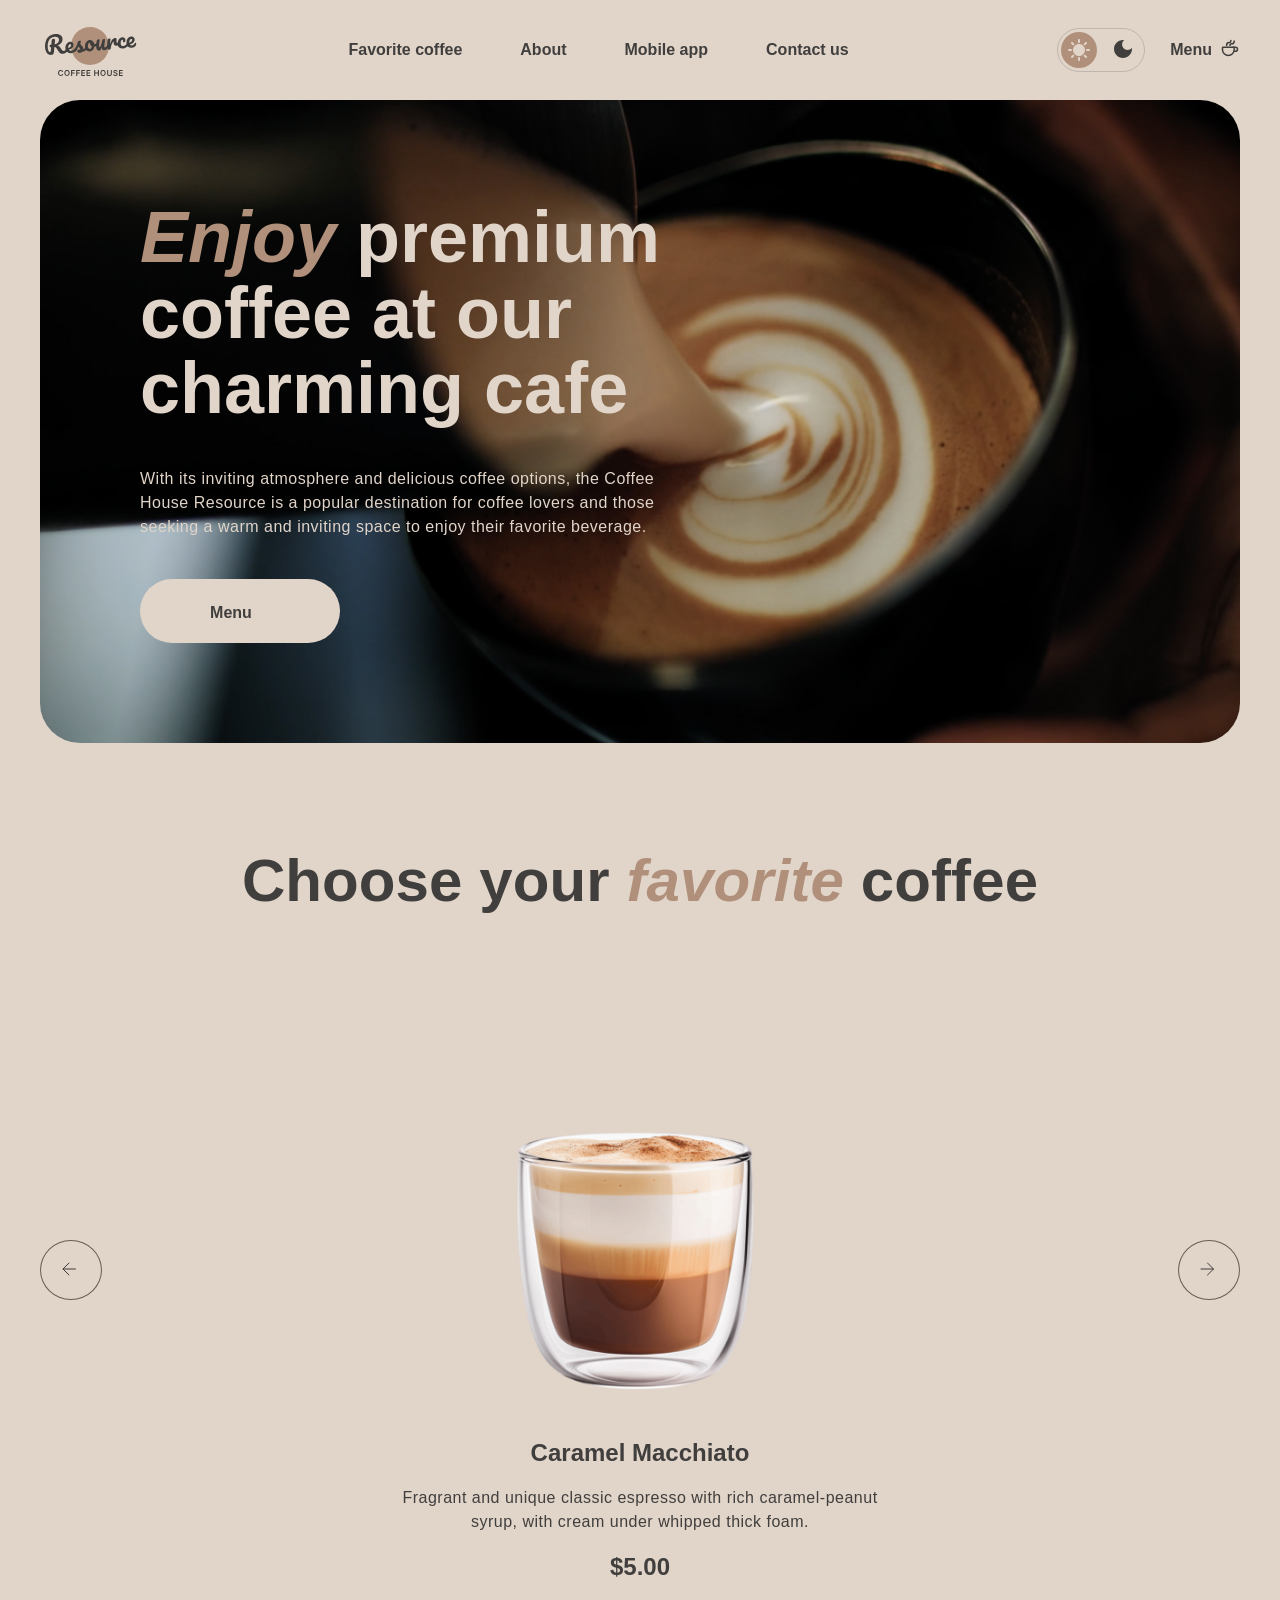
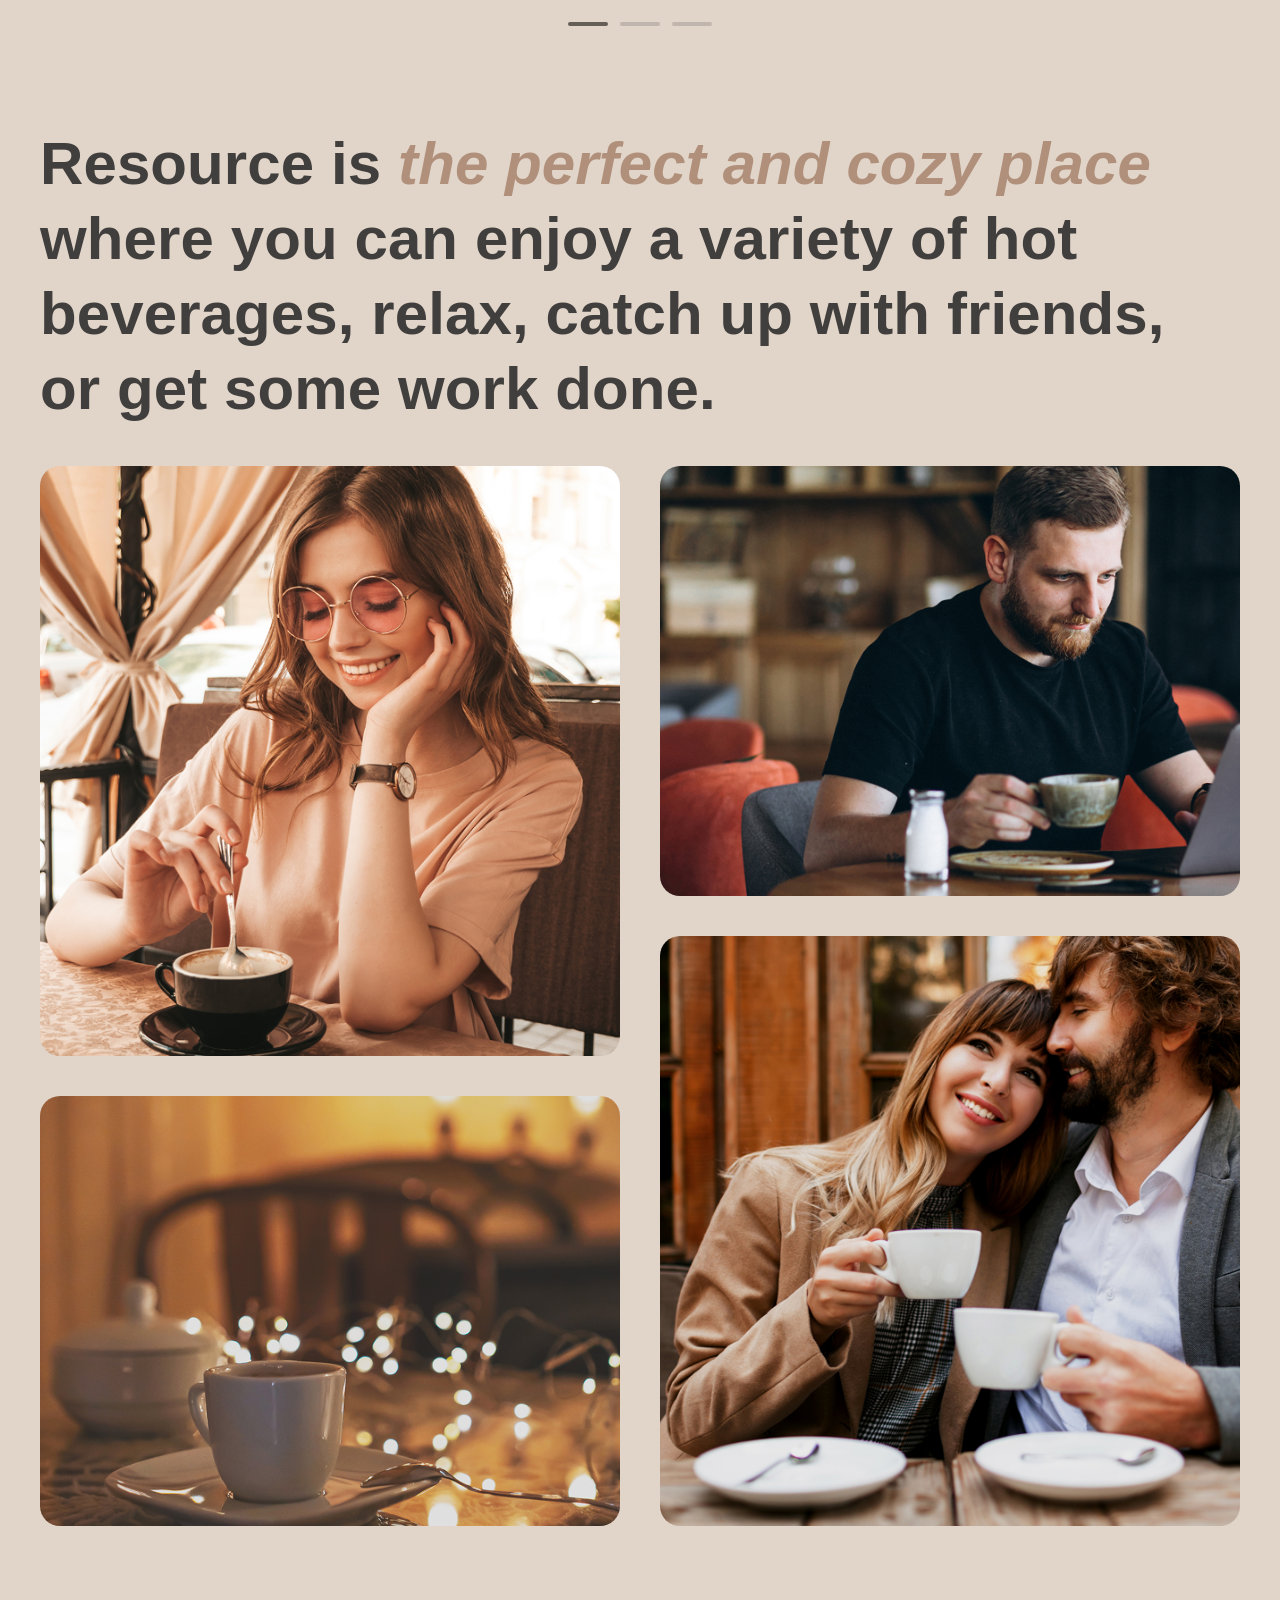
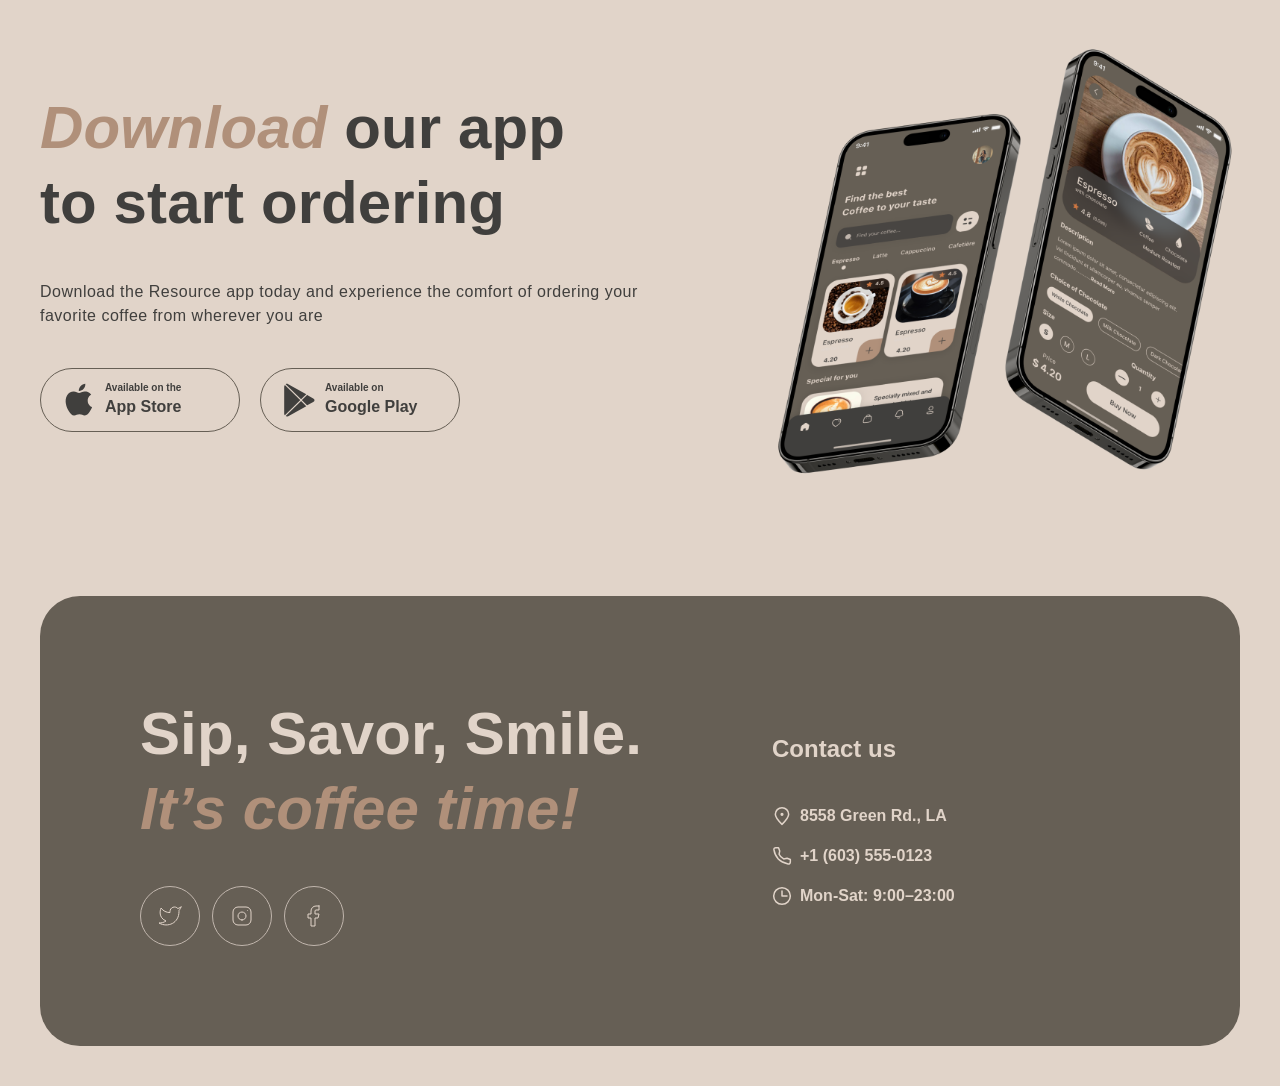
==== commit 18ce277b: "refactor: improve resizing slider when the resolution changes" ====
--- a/index.html
+++ b/index.html
@@ -4,7 +4,6 @@
   <meta charset="UTF-8">
   <meta name="viewport" content="width=device-width, initial-scale=1.0">
   <title>Coffee House</title>
-  <!-- <link rel="icon" type="image/png" sizes="32x32" href="./assets/svg/icon-active-hover.png"> -->
   <link rel="icon" type="image/svg+xml" href="./assets/svg/coffee-favicon.svg">
   <link rel="stylesheet" href="./css/fonts.css">
   <link rel="stylesheet" href="./css/normalize.css">
@@ -12,15 +11,16 @@
   <link rel="stylesheet" href="./css/base.css">
   <link rel="stylesheet" href="./css/layouts.css">
   <link rel="stylesheet" href="./css/header.css">
+  <link rel="stylesheet" href="./css/burger.css">
   <link rel="stylesheet" href="./css/sections.css">
   <link rel="stylesheet" href="./css/footer.css">
 </head>
-<body class="body">
+<body class="body preload">
   <header class="header" id="header-placeholder">
     <div class="wrapper">
       <div class="header__menu">
         <div class="header__logo">
-          <a href="index.html">
+          <a class="to-main" href="index.html">
             <span class="title-resource">
               <svg width="93" height="23" viewBox="0 0 93 23" fill="none" xmlns="http://www.w3.org/2000/svg">
                 <path d="M91.4304 9.72829C91.6376 9.71017 91.8054 9.79186 91.9337 9.97336C92.0779 10.1535 92.1647 10.4109 92.194 10.7456C92.2442 11.3194 92.1519 11.8254 91.9172 12.2635C91.5309 12.9879 90.9878 13.5735 90.2881 14.0202C89.6043 14.4655 88.7603 14.732 87.7562 14.8199C86.226 14.9538 84.9988 14.6034 84.0745 13.7688C83.1489 12.9182 82.6177 11.7119 82.4811 10.1499C82.3849 9.05008 82.5267 8.00976 82.9067 7.02891C83.2852 6.03212 83.8566 5.21924 84.6207 4.59025C85.4007 3.95987 86.3087 3.59935 87.3448 3.50871C88.2692 3.42783 89.0348 3.64192 89.6415 4.15098C90.2468 4.64411 90.5905 5.36087 90.6728 6.30128C90.769 7.40108 90.4535 8.38432 89.7263 9.251C89.0136 10.1003 87.7291 10.8391 85.8728 11.4673C86.3195 12.167 86.9971 12.4771 87.9056 12.3977C88.5591 12.3405 89.0798 12.1423 89.4678 11.8032C89.8716 11.4627 90.3211 10.9095 90.8162 10.1434C90.9866 9.88758 91.1913 9.74921 91.4304 9.72829ZM87.1433 5.88732C86.5536 5.93892 86.0815 6.32553 85.727 7.04717C85.3885 7.76742 85.2618 8.61368 85.3468 9.58597L85.351 9.63379C86.2719 9.32836 86.9838 8.9288 87.4867 8.43509C87.9896 7.94138 88.2152 7.39966 88.1636 6.80991C88.1371 6.50707 88.0285 6.27565 87.8379 6.11566C87.6617 5.93833 87.4302 5.86222 87.1433 5.88732Z" fill="currentColor"/>
@@ -50,13 +50,22 @@
             </span>
           </a>
         </div>
-        <nav class="nav">
+        <nav class="nav opened-burger-menu">
           <ul class="nav-list action-link">
             <li class="nav-item"><a href="index.html#Favorite-coffee" class="nav-link">Favorite coffee</a></li>
             <li class="nav-item"><a href="index.html#About" class="nav-link">About</a></li>
             <li class="nav-item"><a href="index.html#Mobile-app" class="nav-link">Mobile app</a></li>
             <li class="nav-item"><a href="#Contact-us" class="nav-link">Contact us</a></li>
           </ul>
+          <a href="menu.html" class="menu-link-copy">
+            <span class="action-link burger-chore">Menu</span>
+            <svg width="40" height="40" viewBox="0 0 20 20" fill="none" xmlns="http://www.w3.org/2000/svg">
+              <path d="M14.166 9.76667V11.6667C14.166 14.8883 11.5543 17.5 8.33268 17.5C5.11102 17.5 2.49935 14.8883 2.49935 11.6667V9.76667C2.49935 9.4353 2.76798 9.16667 3.09935 9.16667H13.566C13.8974 9.16667 14.166 9.4353 14.166 9.76667Z" stroke="currentColor" stroke-width="1.5" stroke-linecap="round" stroke-linejoin="round"/>
+              <path d="M9.99935 7.49996C9.99935 6.66663 10.5946 5.83329 11.7851 5.83329C13.1 5.83329 14.166 4.7673 14.166 3.45234V2.91663" stroke="currentColor" stroke-width="1.5" stroke-linecap="round" stroke-linejoin="round"/>
+              <path d="M6.66732 7.5V7.08333C6.66732 5.70262 7.78661 4.58333 9.16732 4.58333C10.0878 4.58333 10.834 3.83714 10.834 2.91667V2.5" stroke="currentColor" stroke-width="1.5" stroke-linecap="round" stroke-linejoin="round"/>
+              <path d="M13.334 9.16663H15.4173C16.5679 9.16663 17.5007 10.0994 17.5007 11.25C17.5007 12.4006 16.5679 13.3333 15.4173 13.3333H14.1673" stroke="currentColor" stroke-width="1.5" stroke-linecap="round" stroke-linejoin="round"/>
+            </svg>
+          </a>
         </nav>
         <div class="header__actions">
           <button type="button" class="theme-toggle" aria-label="Switch the theme">
@@ -80,12 +89,10 @@
               <path d="M13.334 9.16663H15.4173C16.5679 9.16663 17.5007 10.0994 17.5007 11.25C17.5007 12.4006 16.5679 13.3333 15.4173 13.3333H14.1673" stroke="currentColor" stroke-width="1.5" stroke-linecap="round" stroke-linejoin="round"/>
             </svg>
           </a>
-          <a class="hide" href="menu.html">
-            <div class="header-burger burger">
-              <span class="burger-line first-line"></span>
-              <span class="burger-line second-line"></span>
-            </div>
-          </a>
+          <button type="button" class="burger-button hide" aria-label="Open menu">
+            <span class="burger-line first-line"></span>
+            <span class="burger-line second-line"></span>
+          </button>
         </div>
       </div>
     </div>
@@ -125,14 +132,39 @@
           </button>
 
           <div class="slider">
-            <div class="slider-img">
-              <img src="./assets/img/coffee-slider-1.png" alt="S’mores Frappuccino">
-            </div>
-            <div class="slide-description">
-              <h3>S’mores Frappuccino</h3>
-              <p>This new drink takes an espresso and mixes it with brown sugar and cinnamon before being topped with oat milk.</p>
-              <span class="cart__price">$5.50</span>
-            </div>
+            <div class="slider-inner-content">
+            <div class="slider-cart slide-first">
+              <div class="slider-img">
+                <img src="./assets/img/coffee-slider-1.png" alt="S’mores Frappuccino">
+              </div>
+              <div class="slide-description">
+                <h3>S’mores Frappuccino</h3>
+                <p>This new drink takes an espresso and mixes it with brown sugar and cinnamon before being topped with oat milk.</p>
+                <span class="cart__price">$5.50</span>
+              </div>
+            </div>
+            <div class="slider-cart slide-second">
+              <div class="slider-img">
+                <img src="./assets/img/coffee-slider-2.png" alt="Caramel Macchiato">
+              </div>
+              <div class="slide-description">
+                <h3>Caramel Macchiato</h3>
+                <p>Fragrant and unique classic espresso with rich caramel-peanut syrup, with cream under whipped thick foam.</p>
+                <span class="cart__price">$5.00</span>
+              </div>
+            </div>
+            <div class="slider-cart slide-third">
+              <div class="slider-img">
+                <img src="./assets/img/coffee-slider-3.png" alt="Ice coffee">
+              </div>
+              <div class="slide-description">
+                <h3>Ice coffee</h3>
+                <p>A popular summer drink that tones and invigorates. Prepared from coffee, milk and ice.</p>
+                <span class="cart__price">$4.50</span>
+              </div>
+            </div>
+            </div>
+
           </div>
 
           <button class="slider__button right-button" aria-label="Next slide">
@@ -279,5 +311,6 @@
 <!-- <script src="./js/coffee-site-parts.js"></script> -->
  <script src="./js/index.js"></script>
  <script src="./js/switch-style.js"></script>
+ <script src="./js/burger.js"></script>
 </body>
 </html>
--- a/css/settings.css
+++ b/css/settings.css
@@ -1,6 +1,5 @@
 :root {
 /*.light-style variables*/
-
   --text-primary: #403f3d;
   --text-inverse: #e1d4c9;
   --text-accent: #b0907a;
@@ -11,7 +10,6 @@
   --border-inverse: #665f55;
 
 /*.dark-style variables*/
-
   --dark-text-primary: #e1d4c9;
   --dark-text-inverse: var(--dark-text-primary);
   --dark-text-accent: #b0907a;
--- a/css/base.css
+++ b/css/base.css
@@ -1,3 +1,8 @@
+.preload * {
+    transition: none !important;
+    animation: none !important;
+}
+
 html {
   font-size: 10px;
   box-sizing: border-box;
@@ -49,7 +54,6 @@
   line-height: 105%;
   font-weight: 600;
 }
-
 
 h2 {
   font-style: normal;
@@ -103,7 +107,7 @@
   text-align: center;
 }
 
-
+/*media area*/
 @media screen and (max-width: 552px) {
     h1 {
     font-size: 42px;
--- a/css/layouts.css
+++ b/css/layouts.css
@@ -11,7 +11,7 @@
 @media screen and (max-width: 768px) {
   .wrapper {
     max-width: var(--tablet-width);
-    padding: 0 5%;
+    padding: 0 3.5%;
   }
 }
 
--- a/css/header.css
+++ b/css/header.css
@@ -3,6 +3,7 @@
   height: 60px;
   margin-bottom: 20px;
 }
+
 .header__menu {
   max-width: 100%;
   display: flex;
@@ -62,14 +63,6 @@
   opacity: 1;
 }
 
-@media screen and (max-width: 768px) {
-  .nav-item {
-    font-weight: 600;
-    font-size: 32px;
-    line-height: 125%;
-  }
-}
-
 .header__actions {
   position: relative;
   display: flex;
@@ -142,7 +135,7 @@
   background-color: var(--light-sun-bg-color);
 }
 
-.theme-toggle:hover .theme-toggle__icon-sun{
+.theme-toggle:hover .theme-toggle__icon-sun {
   color: var(--light-sun-color-hovered);
   background-color: var(--light-sun-bg-color-hovered);
 }
@@ -155,51 +148,44 @@
   background-color: var(--light-moon-bg-color);
 }
 
-.theme-toggle:hover .theme-toggle__icon-moon{
+.theme-toggle:hover .theme-toggle__icon-moon {
   color: var(--light-moon-color-hovered);
   background-color: var(--light-moon-bg-color-hovered);
 }
 
-.hide {
-  display: none;
-}
-
-.header-burger {
-  display: none;
-  position: relative;
-  width: 42px;
-  height: 42px;
-  border: 1px solid var(--text-primary);
-  border-radius: 50%;
-}
-
-.burger-line {
-  display: block;  /*span строчный элемент накидываем ему блок, чтобы корректно стилизовать */
-  position: absolute;
-  width: 50%;
-  height: 2px;
-  background-color: var(--text-primary);
-  left: 0;
-}
-
-.first-line {
-  top: 15px;
-  left: 10px;
-}
-
-.second-line {
-  bottom: 15px;
-  left: 10px;
-}
-
+/*media area*/
 @media screen and (max-width: 900px) {
   .nav-list {
     gap: clamp(5px, 1%, 40px);
   }
 }
 
-
 @media screen and (max-width: 768px) {
+  .nav {
+    display: flex;
+    flex-direction: column;
+    justify-content: end;
+    position: fixed;
+    width: 100%;
+    height: calc(100vh - 80px);
+    top: 80px;
+    left: 0;
+    padding: 150px 40px;
+    background: var(--background-page);
+    z-index: 3;
+    gap: 100px;
+    transform: translateX(100%);
+    visibility: hidden;
+    pointer-events: none;
+    transition: transform 0.8s ease, visibility 0s linear 0.8s;
+  }
+
+  .nav-item {
+    font-weight: 600;
+    font-size: 32px;
+    line-height: 125%;
+  }
+
   .theme-toggle {
     width: 104px;
     height: 52px;
@@ -218,19 +204,14 @@
     height: 26px;
   }
 
-
   .hide {
     display: block;
-}
+  }
 
   .header-burger {
     display: block;
   }
 
-  .nav {
-    display: none;
-  }
-
   .menu-link {
     display: none;
   }
--- a/css/burger.css
+++ b/css/burger.css
@@ -0,0 +1,148 @@
+/*бургер кнопка*/
+.burger-button {
+  display: none;
+  width: 44px;
+  height: 44px;
+  background-color: inherit;
+  border: 1px solid var(--text-primary);
+  border-radius: 50%;
+  cursor: pointer;
+  align-items: center;
+  justify-content: center;
+  flex-direction: column;
+  gap: 8px;
+  transition: background-color 0.5s ease;
+}
+
+.burger-button:hover {
+  background-color:  var(--background-container);
+}
+
+.burger-button:hover .burger-line {
+  background-color: var(--text-inverse);
+}
+
+.burger-line {
+  transition: color 0.3s ease, transform 0.4s ease;
+  width: 18px;
+  height: 1.8px;
+  background-color: var(--text-primary);
+}
+
+/*/cross burger/*/
+  .burger-button.crossed-lines .first-line {
+   transform: rotate(+45deg) translate(3px, 4px);
+  }
+  .burger-button.crossed-lines .second-line {
+    transform: rotate(-45deg) translate(3px, -3px);
+  }
+/*/cross burger/*/
+
+.menu-link-copy {
+  display: none;
+}
+
+@media screen and (max-width: 768px) {
+  .burger-button {
+    display: inline-flex;
+  }
+
+  .nav.opened-burger-menu {
+    opacity: 1;
+    z-index: 3;
+    transform: translateX(0);
+    visibility: visible;
+    pointer-events: auto;
+    transition: transform 0.8s ease, visibility 0s linear 0s;
+  }
+
+  .nav-list {
+  display: flex;
+  flex-direction: column;
+  justify-content: center;
+  align-items: center;
+  gap: 60px;
+}
+
+  .nav-link {
+  padding: 10px;
+  position: relative;
+}
+
+.nav-link::after {
+  content: '';
+  position: absolute;
+  top: 52px;
+  left: 10px;
+  width: 91%;
+  height: 3px;
+  transition: all 0.5s ease;
+  background-color: var(--text-primary);
+  opacity: 0;
+}
+
+.nav-item:nth-child(1) {
+  margin-top: -48px;
+}
+
+.burger-chore {
+    font-weight: 600;
+    font-size: 32px;
+    line-height: 125%;
+}
+
+.menu-link-copy {
+  position: relative;;
+  display: inline-flex;
+  justify-content: center;
+  align-items:stretch;
+  gap: 20px;
+}
+
+.menu-link-copy svg {
+   flex-shrink: 0;
+}
+
+.menu-link-copy::after {
+  content: '';
+  position: absolute;
+  width: 23%;
+  height: 3px;
+  bottom: -6px;
+  left: 50%;
+  transform: translateX(-50%);
+  background-color: transparent;
+  transition: background-color 0.5s ease;
+}
+
+.menu-link-copy:hover::after {
+  background-color: var(--text-primary);
+}
+
+}
+
+
+
+
+/* //////burger menu specifics//////*/
+
+
+  /* .nav-list {
+    position: absolute;
+    top: 50%;
+    left: 50%;
+    transform: translate(-50%, -50%);
+    flex-direction: column;
+  }
+  .nav-item {
+    text-align: center;
+  }
+  .nav-link {
+    font-size: 24px;
+    line-height: 152%;
+    letter-spacing: 0.16em;
+  } */
+
+
+
+   /* //////burger menu specifics//////*/
--- a/css/sections.css
+++ b/css/sections.css
@@ -1,5 +1,4 @@
 /* hero section */
-
 .wrapper__background {
   width: 100%;
   min-height: 552px;
@@ -10,8 +9,6 @@
   padding: 100px;
   border-radius: 40px;
 }
-
-
 
 .title-resource,
 .title-coffeHouse {
@@ -48,23 +45,31 @@
 }
 
 
-
 /* favorite-coffee section */
-.slider {
-  display: flex;
-  align-items: center;
-  flex-direction: column;
-  gap: 20px;
-}
-
-
-
 .slider-container {
   display: flex;
   align-items: center;
   justify-content: space-between;
   margin-top: 40px;
 }
+
+.slider {
+  display: flex;
+  overflow: hidden;
+  align-items: center;
+  justify-content: center;
+  max-width: 480px;
+}
+
+.slider-inner-content {
+  display: flex;
+  flex-direction: row;
+  gap: 200px;
+  align-items: center;
+  justify-content: center;
+  width: 100%;
+}
+
 
 .slider__button {
   flex-shrink: 0;
@@ -80,7 +85,6 @@
   color: var(--text-primary);
 }
 
-
 .slider__button svg {
   flex-shrink: 0;
   width: 28px;
@@ -93,10 +97,7 @@
 }
 
 .slider-img {
-  max-width: 480px;
-  max-height: 480px;
-  min-width: 348px;
-  min-height: 348px;
+  min-width: 480px;
 }
 
 .slider-img img {
@@ -130,7 +131,7 @@
   border: none;
   padding: 0;
   border-radius: 2px;
-  background-color: var(--border-primary); /* неактивный цвет светло-бежевый */
+  background-color: var(--border-primary); /*неактивный цвет*/
   cursor: pointer;
   transition: background-color 0.3s ease, transform 0.3s ease;
 }
@@ -193,9 +194,7 @@
 }
 
 
-
 /* mobile-apps section */
-
 .mobile-apps__container {
   display: flex;
   gap: 100px;
@@ -208,7 +207,6 @@
   flex-direction: column;
   gap: 40px;
   max-width: 630px;
-  /* max-height: 342px; */
 }
 
 .mobile-apps__buttons {
@@ -222,7 +220,7 @@
 }
 
 .mobile-apps_image img {
-  width: 100%;
+  min-width: 100%;
   height: 100%;
   object-fit: cover;
 }
@@ -259,6 +257,40 @@
   line-height: 1.2;
 }
 
+/*media area*/
+@media screen and (max-width: 768px) {
+  .button-menu__inner-svg {
+    opacity: 1;
+  }
+
+  .wrapper__background {
+    min-height: 552px;
+    padding: 100px 60px;
+    border-radius: 40px;
+  }
+}
+
+@media screen and (max-width: 768px) {
+  .about-flex {
+    display: flex;
+    flex-direction: column;
+    gap: 40px;
+  }
+
+  .about-2 {
+    display: none;
+  }
+
+  .about-3 {
+    display: none;
+  }
+
+  .about-flex__left div,
+  .about-flex__right div {
+    max-width: 688px;
+  }
+}
+
 @media screen and (max-width: 768px) {
   .mobile-apps__container {
     display: flex;
@@ -267,113 +299,40 @@
     align-items: center;
     justify-content: space-between;
   }
+
   .mobile-apps__offer {
-  gap: 40px;
-  max-width: 688px;
-  }
-}
-
-@media screen and (max-width: 456px) {
-  .mobile-apps__buttons {
-    flex-direction: column;
-  }
-}
-
-
-@media screen and (max-width: 768px) {
-  .button-menu__inner-svg {
-    opacity: 1;
-  }
-  .wrapper__background {
-    min-height: 552px;
-    padding: 100px 60px;
-    border-radius: 40px;
-  }
-}
-
-
-
-@media screen and (max-width: 768px) {
-  .about-flex {
-  display: flex;
-  flex-direction: column;
-  gap: 40px;
-}
-
-  .about-2 {
-    display: none;
-  }
-
-  .about-3 {
-    display: none;
-  }
-
-  .about-flex__left,
-  .about-flex__right {
-    display: flex;
-  }
-
-  .about-flex__left div,
-  .about-flex__right div {
-    overflow: hidden;
-    border-radius: 20px;
+    gap: 40px;
     max-width: 688px;
   }
-  .about-flex img {
-    width: 100%;
-    height: 100%;
-    object-fit: cover;
-    transform: scale(1.1);
-    transition: transform 0.7s ease;
-  }
-}
-
-
-@media screen and (max-width: 380px) {
-  .mobile-apps__buttons {
-  display: flex;
-  gap: 20px;
-  cursor: pointer;
-  flex-direction: column;
-  }
+
 }
 
 @media screen and (max-width: 656px) {
-  .slider__button {
-    display: none;
-  }
   .slider-container {
     display: flex;
     align-items: center;
     justify-content: center;
   }
+      .slider-img {
+  min-width: 348px;
+  }
+
   .wrapper__background {
     padding: 60px 16px;
     border-radius: 40px;
   }
+
+
 }
 
 @media screen and (max-width: 552px) {
   .slider__button {
     display: none;
   }
-  .slider-container {
-    display: flex;
-    align-items: center;
-    justify-content: center;
-  }
-  .wrapper__background {
-    padding: 60px 16px;
-    border-radius: 40px;
-  }
-}
-
-@media screen and (max-width: 380px) {
-  .slider {
-    gap: 20px;
-    max-width: 348px;
-  }
-    .slider__button {
-    display: none;
+}
+
+@media screen and (max-width: 456px) {
+  .mobile-apps__buttons {
+    flex-direction: column;
   }
 }
--- a/css/footer.css
+++ b/css/footer.css
@@ -51,7 +51,6 @@
   gap: 16px;
 }
 
-
 .footer-link {
   position: relative;
   display: inline-flex;
@@ -83,6 +82,7 @@
   letter-spacing: 2%;
 }
 
+/*media area*/
 @media screen and (max-width: 768px) {
   .footer-container {
     display: flex;
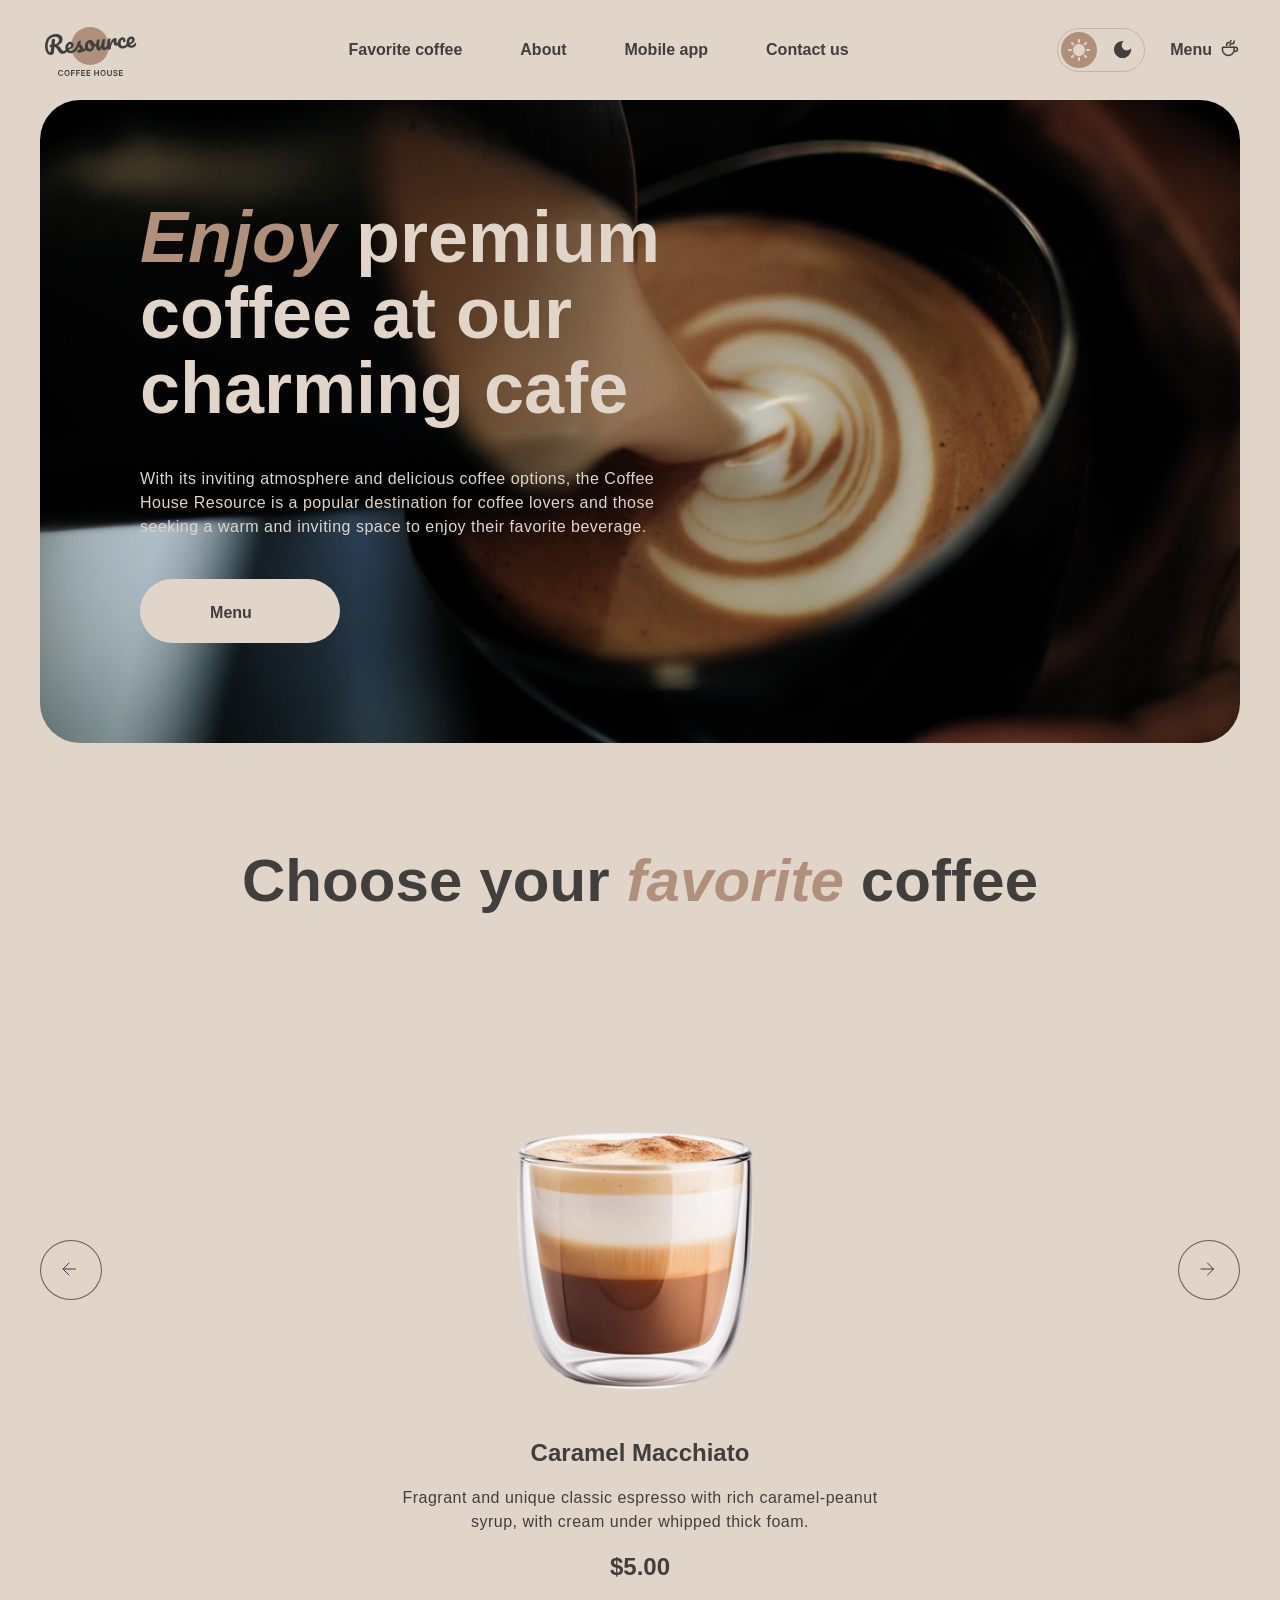
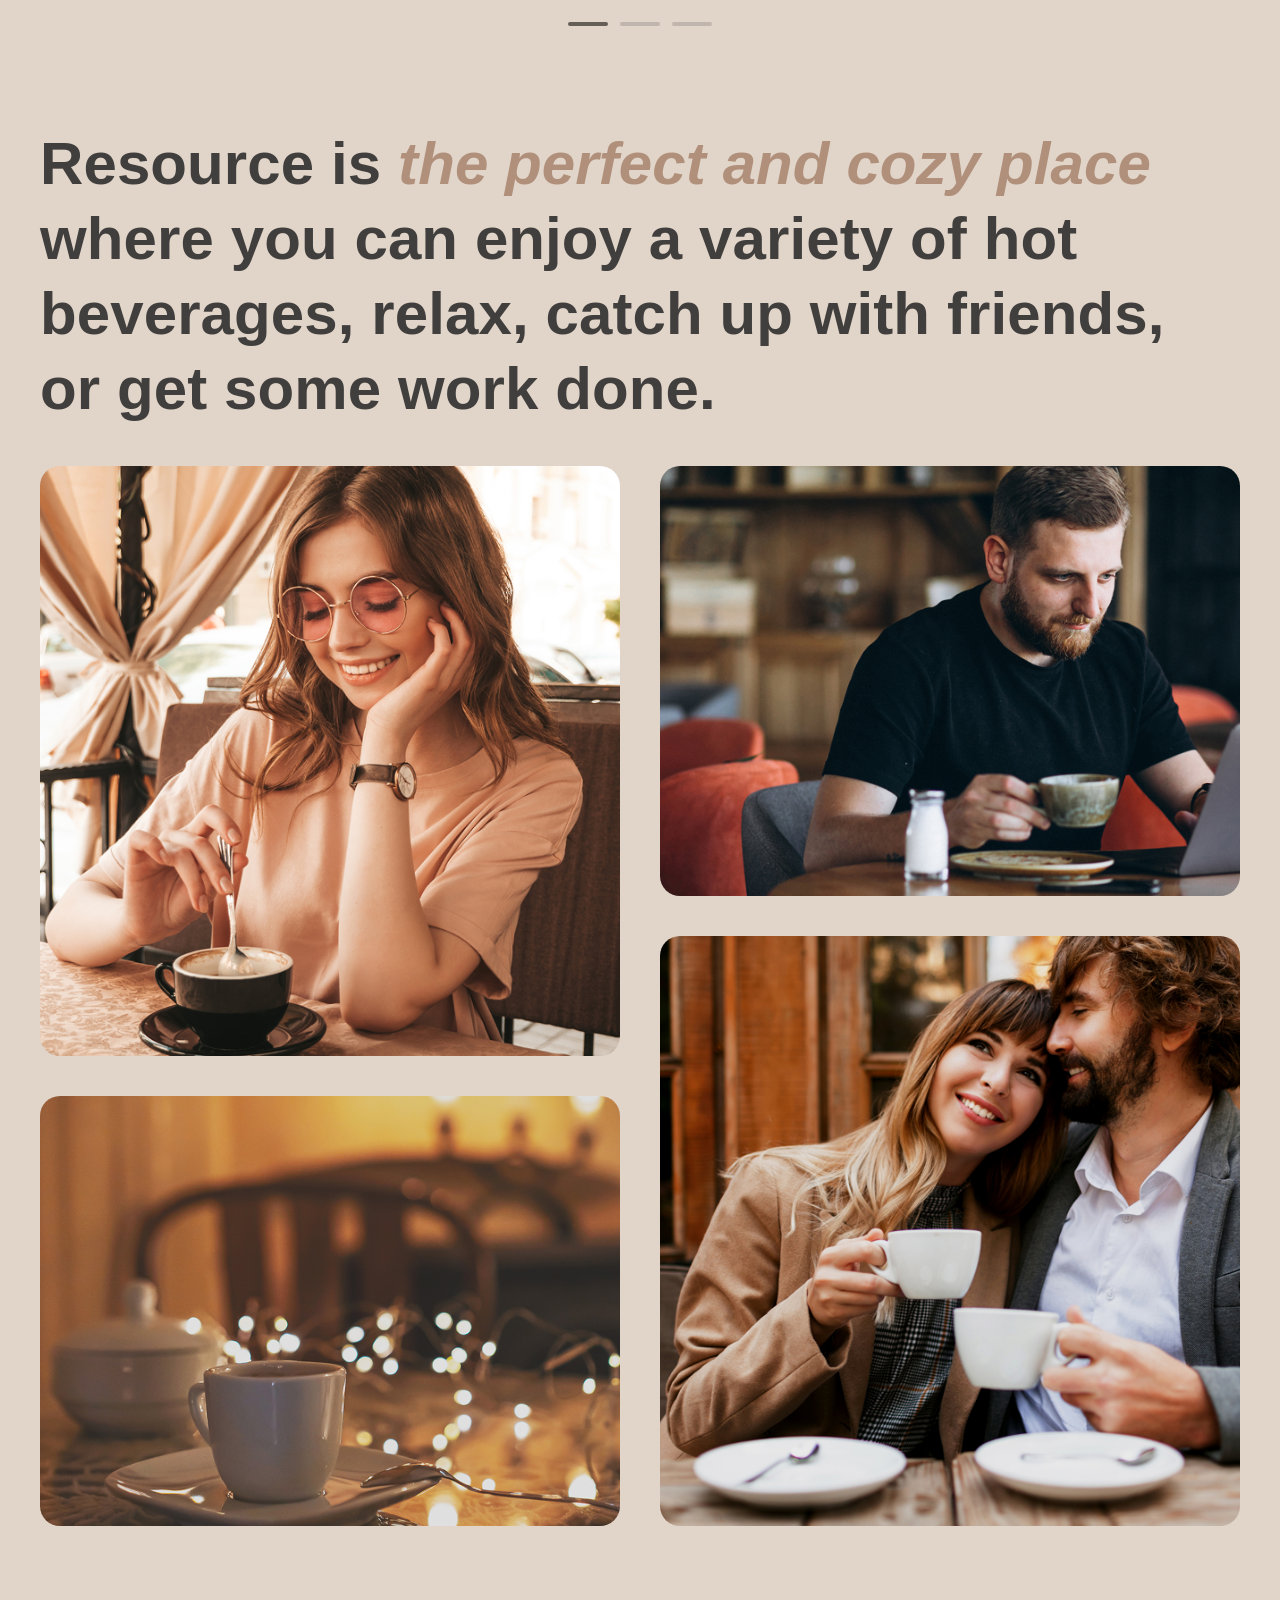
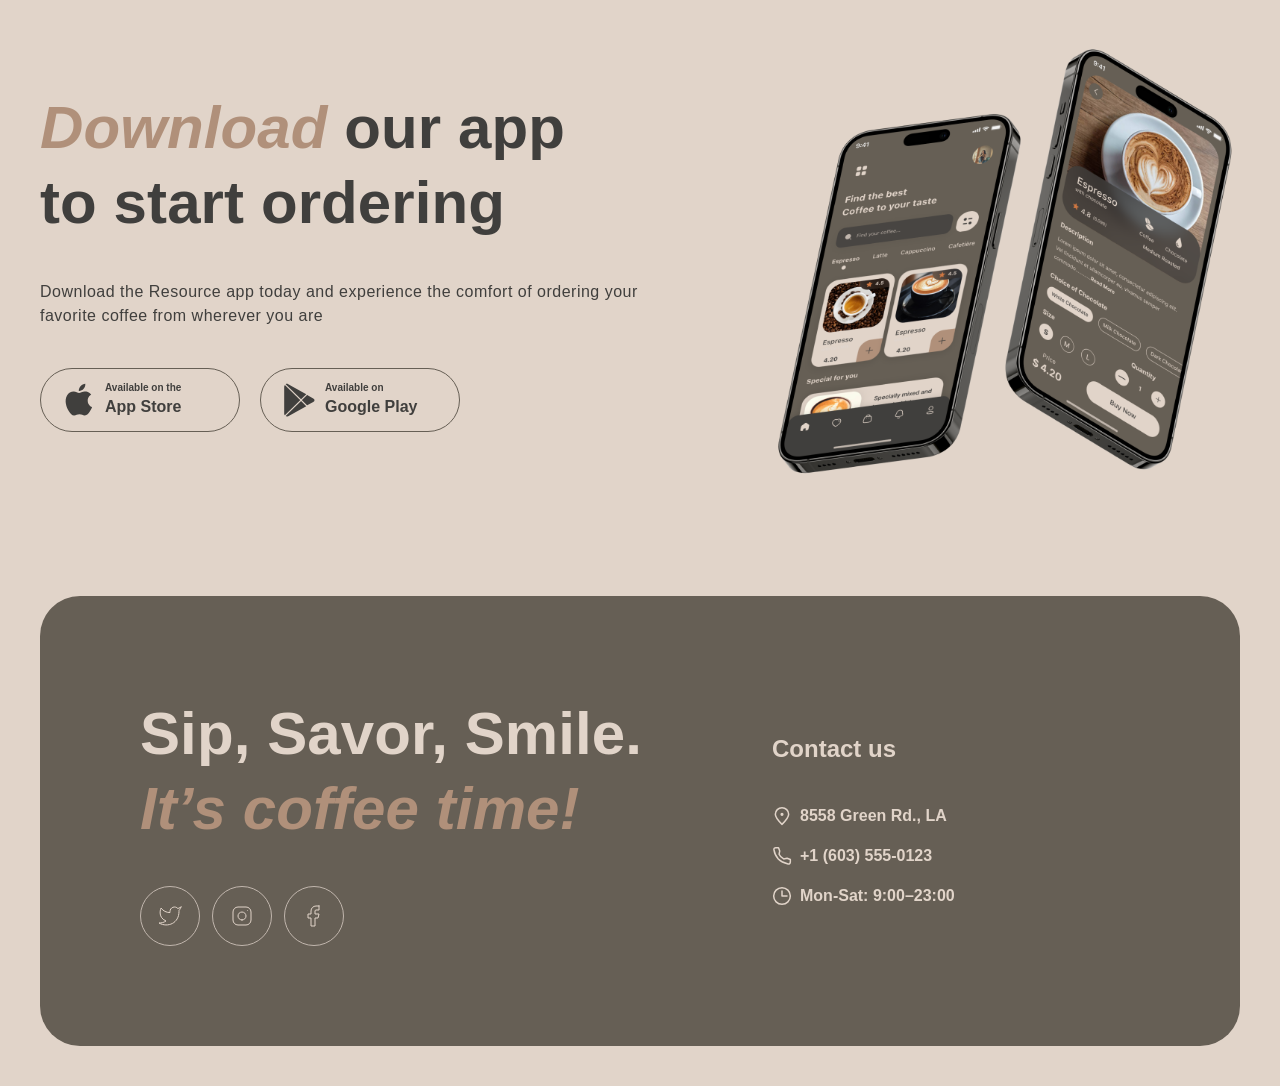
==== commit 0cdcf62f: "style: change size of moon svg in header" ====
--- a/index.html
+++ b/index.html
@@ -75,7 +75,7 @@
               </svg>
             </span>
             <span class="theme-toggle__icon theme-toggle__icon-moon">
-              <svg width="20" height="20" viewBox="0 0 20 20" fill="currentColor" xmlns="http://www.w3.org/2000/svg">
+              <svg width="19" height="19" viewBox="0 0 20 20" fill="currentColor" xmlns="http://www.w3.org/2000/svg">
                 <path d="M9 0C4.03 0 0 4.03 0 9C0 13.97 4.03 18 9 18C13.97 18 18 13.97 18 9C18 8.54 17.96 8.08 17.9 7.64C16.92 9.01 15.32 9.9 13.5 9.9C10.52 9.9 8.1 7.48 8.1 4.5C8.1 2.69 8.99 1.08 10.36 0.0999999C9.92 0.0399999 9.46 0 9 0Z" fill="currentColor"/>
               </svg>
             </span>
--- a/css/header.css
+++ b/css/header.css
@@ -144,7 +144,7 @@
   color: var(--light-moon-color);
   transition: all 0.5s ease;
   border-radius: 50%;
-  padding: 7px;
+  padding: 8px;
   background-color: var(--light-moon-bg-color);
 }
 
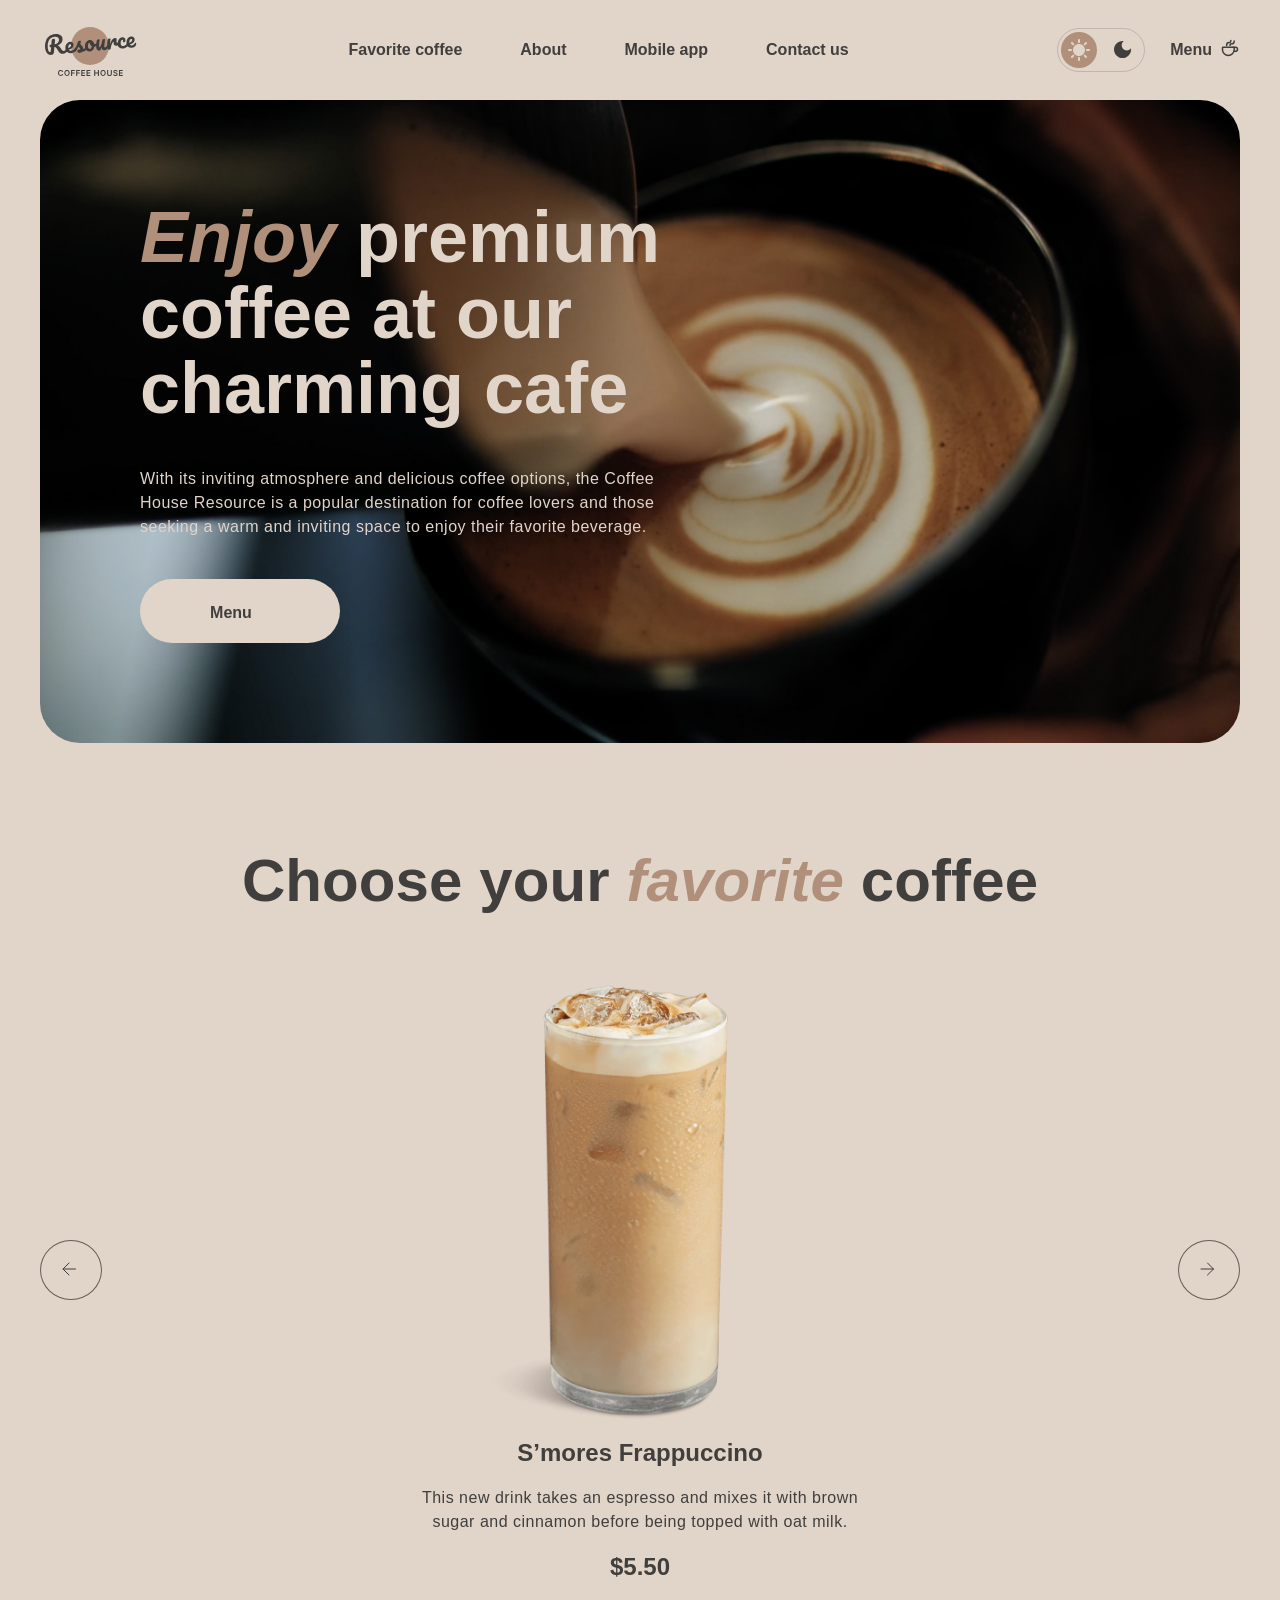
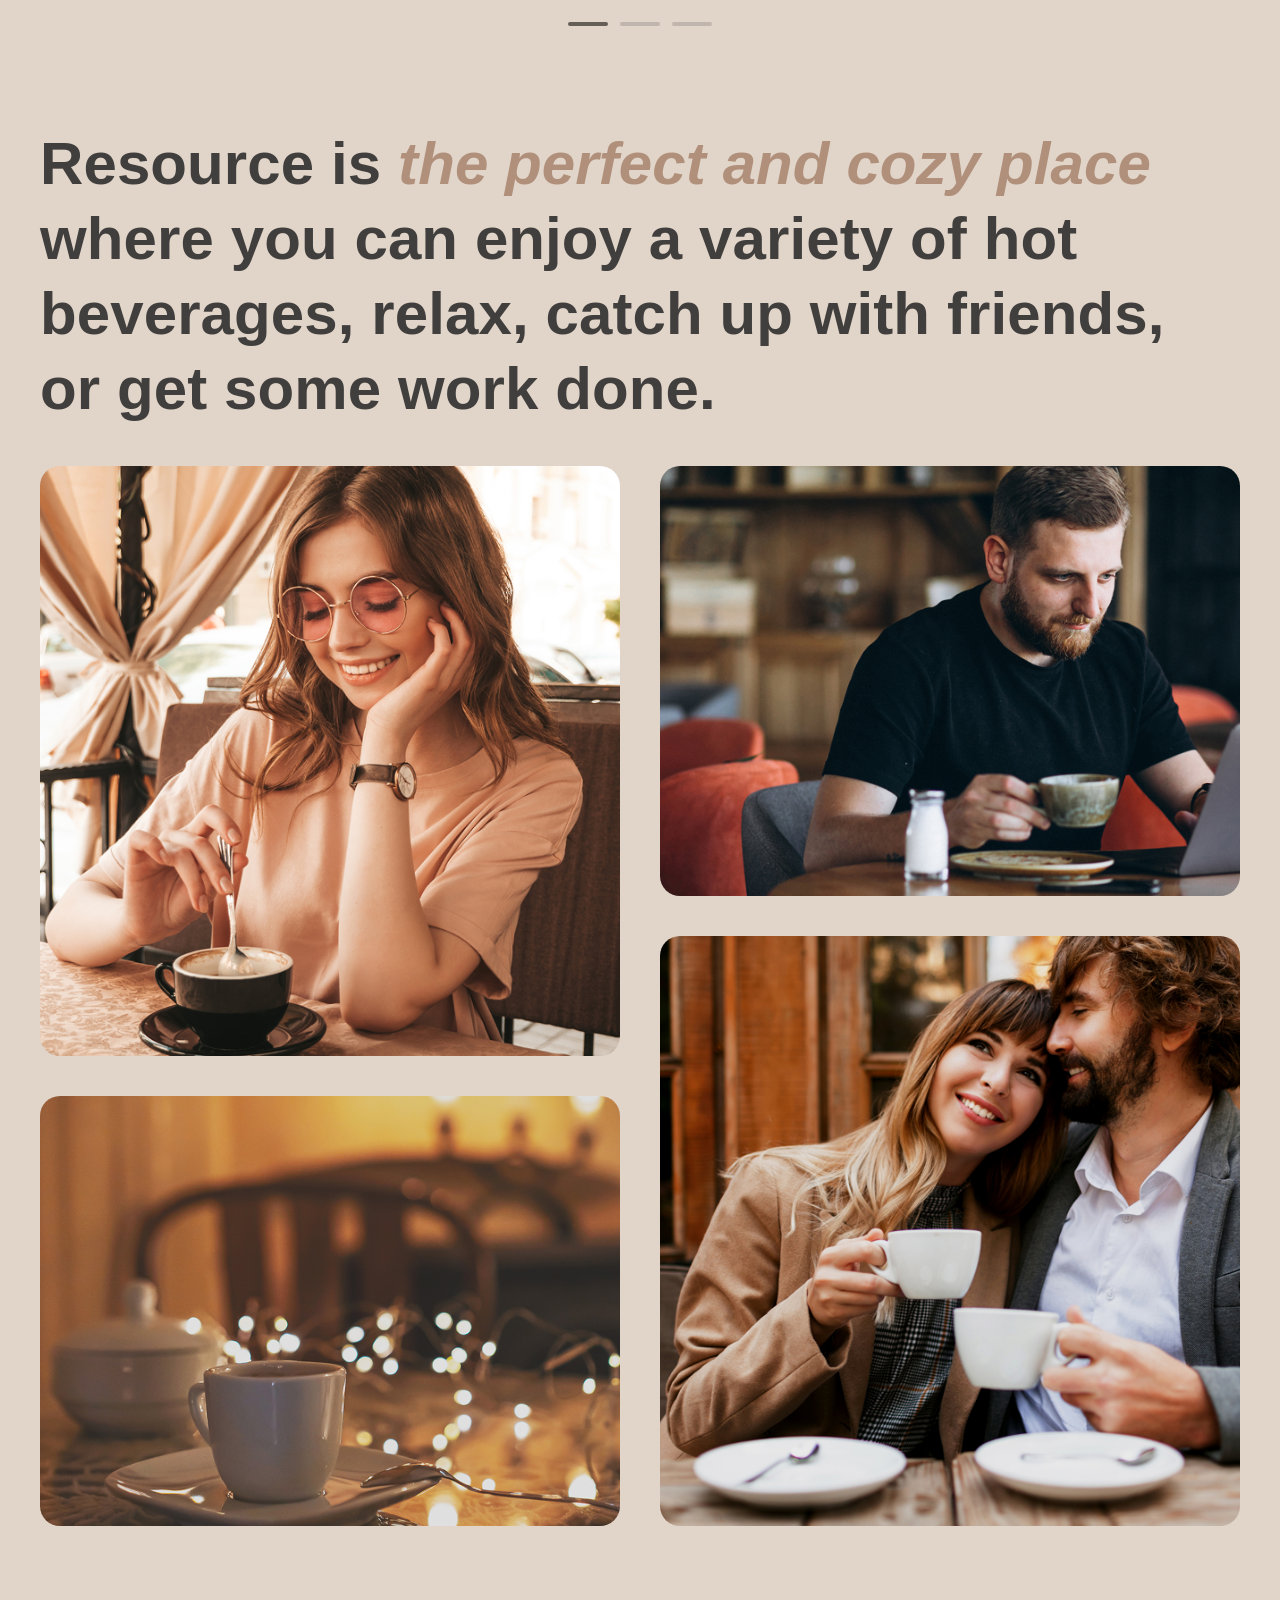
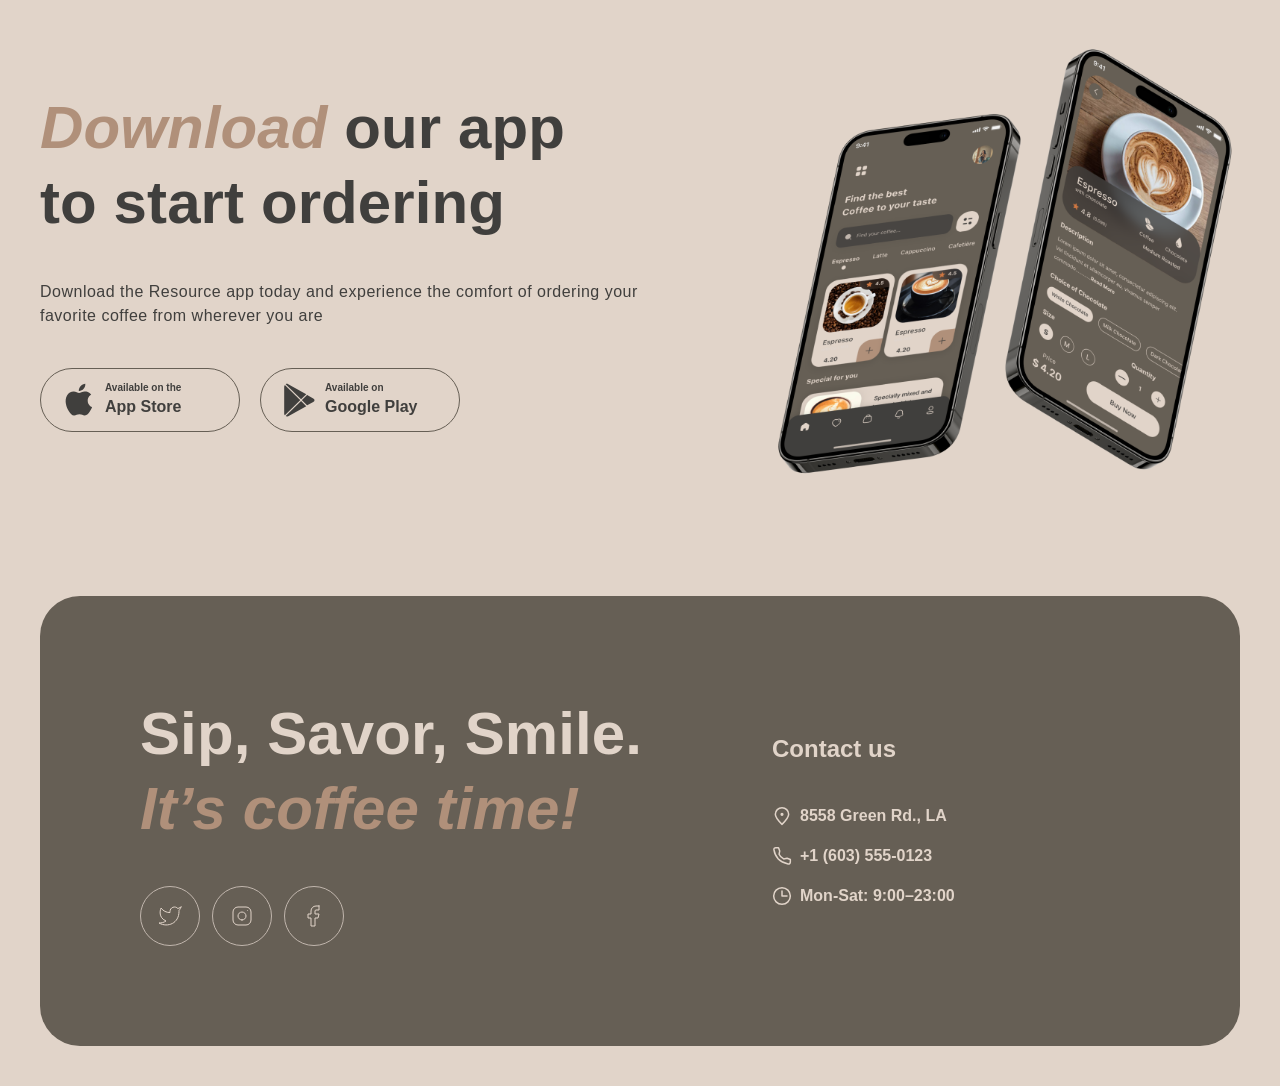
==== commit a4a1ccd7: "feat: add interactive for slider and pagination" ====
--- a/index.html
+++ b/index.html
@@ -133,36 +133,36 @@
 
           <div class="slider">
             <div class="slider-inner-content">
-            <div class="slider-cart slide-first">
-              <div class="slider-img">
-                <img src="./assets/img/coffee-slider-1.png" alt="S’mores Frappuccino">
-              </div>
-              <div class="slide-description">
-                <h3>S’mores Frappuccino</h3>
-                <p>This new drink takes an espresso and mixes it with brown sugar and cinnamon before being topped with oat milk.</p>
-                <span class="cart__price">$5.50</span>
-              </div>
-            </div>
-            <div class="slider-cart slide-second">
-              <div class="slider-img">
-                <img src="./assets/img/coffee-slider-2.png" alt="Caramel Macchiato">
-              </div>
-              <div class="slide-description">
-                <h3>Caramel Macchiato</h3>
-                <p>Fragrant and unique classic espresso with rich caramel-peanut syrup, with cream under whipped thick foam.</p>
-                <span class="cart__price">$5.00</span>
-              </div>
-            </div>
-            <div class="slider-cart slide-third">
-              <div class="slider-img">
-                <img src="./assets/img/coffee-slider-3.png" alt="Ice coffee">
-              </div>
-              <div class="slide-description">
-                <h3>Ice coffee</h3>
-                <p>A popular summer drink that tones and invigorates. Prepared from coffee, milk and ice.</p>
-                <span class="cart__price">$4.50</span>
-              </div>
-            </div>
+              <div class="slider-cart slide-first">
+                <div class="slider-img">
+                  <img src="./assets/img/coffee-slider-1.png" alt="S’mores Frappuccino">
+                </div>
+                <div class="slide-description">
+                  <h3>S’mores Frappuccino</h3>
+                  <p>This new drink takes an espresso and mixes it with brown sugar and cinnamon before being topped with oat milk.</p>
+                  <span class="cart__price">$5.50</span>
+                </div>
+              </div>
+              <div class="slider-cart slide-second">
+                <div class="slider-img">
+                  <img src="./assets/img/coffee-slider-2.png" alt="Caramel Macchiato">
+                </div>
+                <div class="slide-description">
+                  <h3>Caramel Macchiato</h3>
+                  <p>Fragrant and unique classic espresso with rich caramel-peanut syrup, with cream under whipped thick foam.</p>
+                  <span class="cart__price">$5.00</span>
+                </div>
+              </div>
+              <div class="slider-cart slide-third">
+                <div class="slider-img">
+                  <img src="./assets/img/coffee-slider-3.png" alt="Ice coffee">
+                </div>
+                <div class="slide-description">
+                  <h3>Ice coffee</h3>
+                  <p>A popular summer drink that tones and invigorates. Prepared from coffee, milk and ice.</p>
+                  <span class="cart__price">$4.50</span>
+                </div>
+              </div>
             </div>
 
           </div>
@@ -312,5 +312,6 @@
  <script src="./js/index.js"></script>
  <script src="./js/switch-style.js"></script>
  <script src="./js/burger.js"></script>
+ <script src="./js/slider.js"></script>
 </body>
 </html>
--- a/css/sections.css
+++ b/css/sections.css
@@ -57,19 +57,17 @@
   display: flex;
   overflow: hidden;
   align-items: center;
-  justify-content: center;
+  justify-content: flex-start;
   max-width: 480px;
 }
 
 .slider-inner-content {
   display: flex;
   flex-direction: row;
-  gap: 200px;
-  align-items: center;
-  justify-content: center;
+  align-items: center;
   width: 100%;
-}
-
+  transition: all 0.5s ease;
+}
 
 .slider__button {
   flex-shrink: 0;
@@ -83,6 +81,7 @@
   transition: all 0.5s ease;
   cursor: pointer;
   color: var(--text-primary);
+  z-index: 5;
 }
 
 .slider__button svg {
@@ -313,7 +312,10 @@
     align-items: center;
     justify-content: center;
   }
-      .slider-img {
+  .slider {
+    max-width: 348px;
+  }
+  .slider-img {
   min-width: 348px;
   }
 
